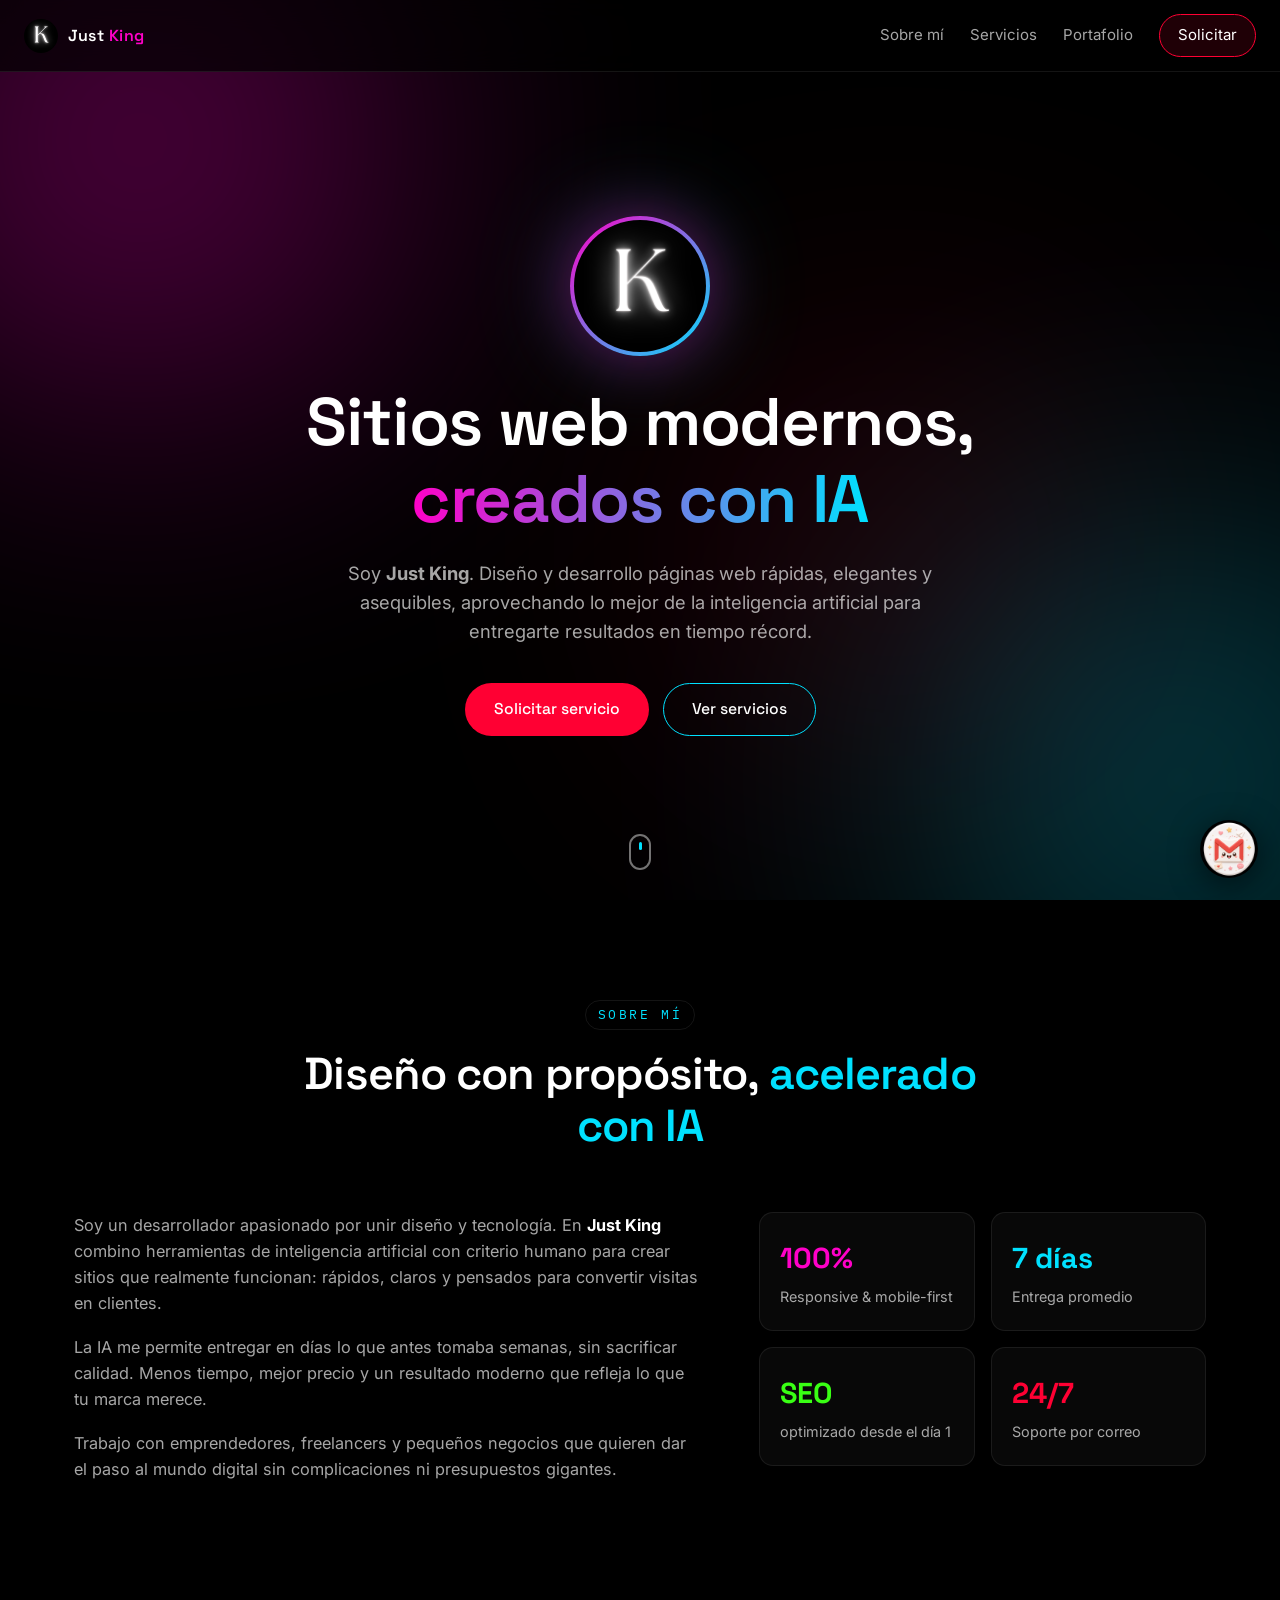
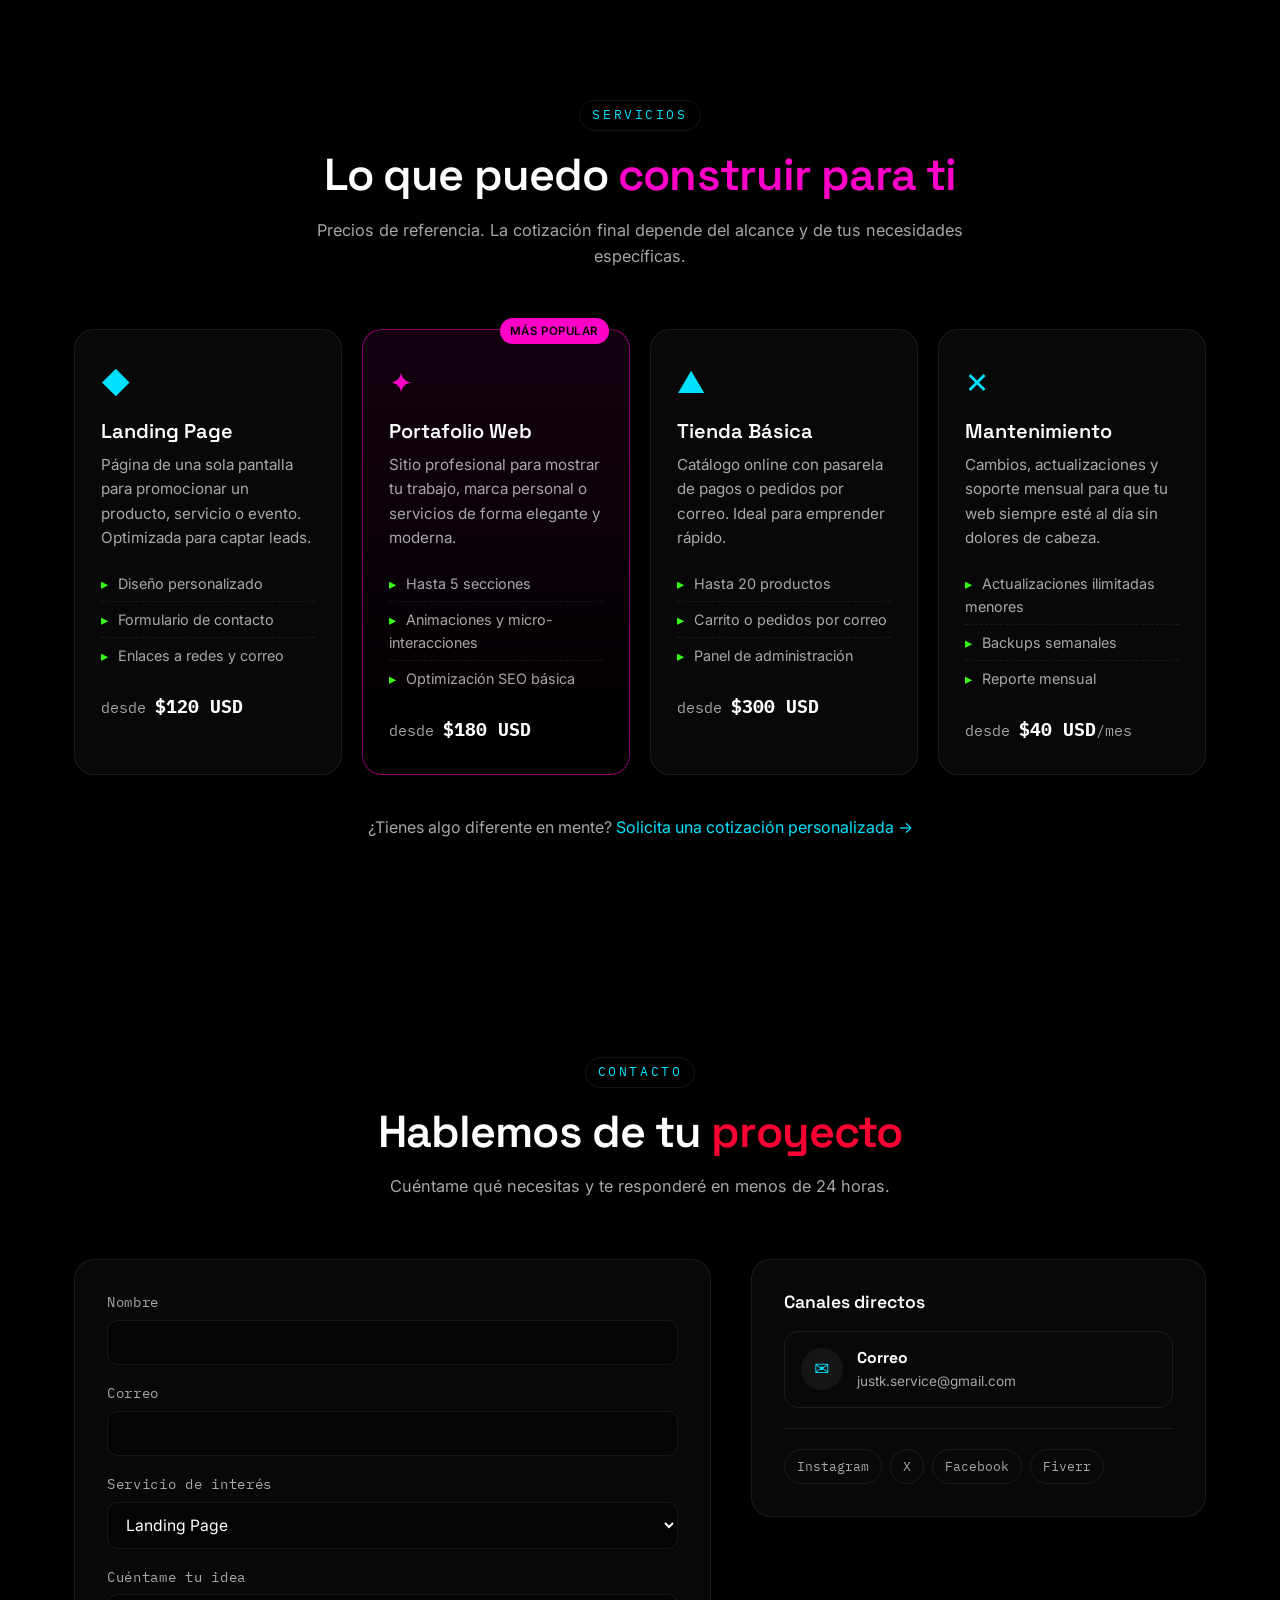
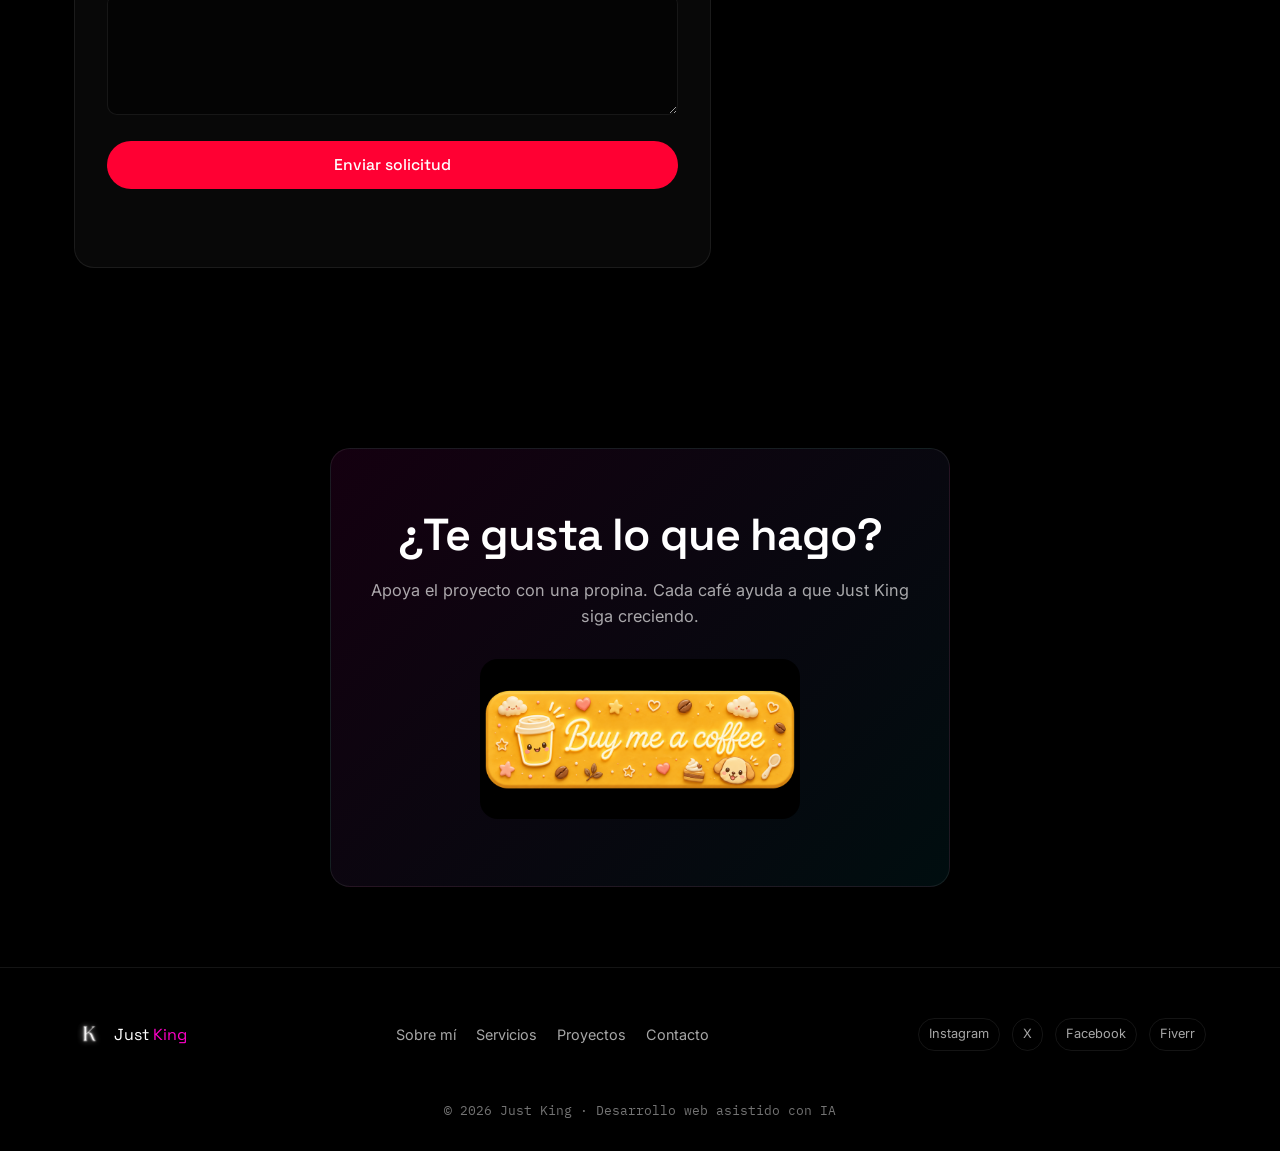
==== index.html @ 312f8e02 "Botón flotante Gmail + botón morph Buy me a coffee / Give me a kidney" ====
<!DOCTYPE html>
<html lang="es">
<head>
  <meta charset="UTF-8" />
  <meta name="viewport" content="width=device-width, initial-scale=1.0" />
  <title>Just King — Sitios web modernos, creados con IA</title>
  <meta name="description" content="Just King: desarrollo de páginas web asistido por inteligencia artificial. Landings, portafolios y tiendas modernas, rápidas y económicas." />
  <meta name="theme-color" content="#000000" />

  <!-- Open Graph -->
  <meta property="og:title" content="Just King — Sitios web modernos, creados con IA" />
  <meta property="og:description" content="Desarrollo de páginas web asistido por IA. Landings, portafolios y tiendas rápidas y económicas." />
  <meta property="og:type" content="website" />
  <meta property="og:image" content="assets/logo.png" />

  <!-- Favicon -->
  <link rel="icon" type="image/png" href="assets/logo.png" />

  <!-- Fonts -->
  <link rel="preconnect" href="https://fonts.googleapis.com" />
  <link rel="preconnect" href="https://fonts.gstatic.com" crossorigin />
  <link href="https://fonts.googleapis.com/css2?family=Space+Grotesk:wght@400;500;600;700&family=Inter:wght@300;400;500;600&family=IBM+Plex+Mono:wght@400;500&display=swap" rel="stylesheet" />

  <!-- AOS Animations -->
  <link rel="stylesheet" href="https://unpkg.com/aos@2.3.4/dist/aos.css" />

  <link rel="stylesheet" href="css/style.css" />
</head>
<body>

  <!-- Fondo decorativo con gradientes neón -->
  <div class="bg-glow" aria-hidden="true">
    <div class="glow glow-pink"></div>
    <div class="glow glow-cyan"></div>
    <div class="glow glow-red"></div>
  </div>

  <!-- Navbar -->
  <header class="nav">
    <a href="#hero" class="nav__brand" aria-label="Just King - inicio">
      <img src="assets/logo.png" alt="Logo Just King" class="nav__logo" />
      <span class="nav__name">Just <span class="accent-pink">King</span></span>
    </a>

    <button class="nav__toggle" aria-label="Abrir menú" aria-expanded="false">
      <span></span><span></span><span></span>
    </button>

    <nav class="nav__menu" aria-label="Navegación principal">
      <a href="#about">Sobre mí</a>
      <a href="#services">Servicios</a>
      <a href="portafolio/index.html">Portafolio</a>
      <a href="#contact" class="nav__cta">Solicitar</a>
    </nav>
  </header>

  <!-- HERO -->
  <section id="hero" class="hero">
    <div class="hero__inner">
      <div class="hero__logo-wrap" data-aos="zoom-in">
        <img src="assets/logo.png" alt="Just King" class="hero__logo" />
      </div>

      <h1 class="hero__title" data-aos="fade-up" data-aos-delay="100">
        Sitios web modernos,<br />
        <span class="gradient-text">creados con IA</span>
      </h1>

      <p class="hero__subtitle" data-aos="fade-up" data-aos-delay="200">
        Soy <strong>Just King</strong>. Diseño y desarrollo páginas web rápidas, elegantes y asequibles,
        aprovechando lo mejor de la inteligencia artificial para entregarte resultados en tiempo récord.
      </p>

      <div class="hero__ctas" data-aos="fade-up" data-aos-delay="300">
        <a href="#contact" class="btn btn--primary">Solicitar servicio</a>
        <a href="#services" class="btn btn--ghost">Ver servicios</a>
      </div>

      <div class="hero__scroll" aria-hidden="true">
        <span></span>
      </div>
    </div>
  </section>

  <!-- SOBRE MÍ -->
  <section id="about" class="section">
    <div class="container about">
      <div class="section-head" data-aos="fade-up">
        <span class="eyebrow">Sobre mí</span>
        <h2 class="section-title">Diseño con propósito, <span class="accent-cyan">acelerado con IA</span></h2>
      </div>

      <div class="about__grid">
        <div class="about__text" data-aos="fade-up" data-aos-delay="100">
          <p>
            Soy un desarrollador apasionado por unir diseño y tecnología. En <strong>Just King</strong>
            combino herramientas de inteligencia artificial con criterio humano para crear sitios que
            realmente funcionan: rápidos, claros y pensados para convertir visitas en clientes.
          </p>
          <p>
            La IA me permite entregar en días lo que antes tomaba semanas, sin sacrificar calidad.
            Menos tiempo, mejor precio y un resultado moderno que refleja lo que tu marca merece.
          </p>
          <p>
            Trabajo con emprendedores, freelancers y pequeños negocios que quieren dar el paso al mundo
            digital sin complicaciones ni presupuestos gigantes.
          </p>
        </div>

        <ul class="about__stats" data-aos="fade-up" data-aos-delay="200">
          <li>
            <span class="stat__num accent-pink">100%</span>
            <span class="stat__label">Responsive & mobile-first</span>
          </li>
          <li>
            <span class="stat__num accent-cyan">7 días</span>
            <span class="stat__label">Entrega promedio</span>
          </li>
          <li>
            <span class="stat__num accent-green">SEO</span>
            <span class="stat__label">optimizado desde el día 1</span>
          </li>
          <li>
            <span class="stat__num accent-red">24/7</span>
            <span class="stat__label">Soporte por correo</span>
          </li>
        </ul>
      </div>
    </div>
  </section>

  <!-- SERVICIOS -->
  <section id="services" class="section">
    <div class="container">
      <div class="section-head" data-aos="fade-up">
        <span class="eyebrow">Servicios</span>
        <h2 class="section-title">Lo que puedo <span class="accent-pink">construir para ti</span></h2>
        <p class="section-sub">Precios de referencia. La cotización final depende del alcance y de tus necesidades específicas.</p>
      </div>

      <div class="services__grid">
        <article class="service-card" data-aos="fade-up" data-aos-delay="0">
          <div class="service-card__icon" aria-hidden="true">◆</div>
          <h3>Landing Page</h3>
          <p>Página de una sola pantalla para promocionar un producto, servicio o evento. Optimizada para captar leads.</p>
          <ul>
            <li>Diseño personalizado</li>
            <li>Formulario de contacto</li>
            <li>Enlaces a redes y correo</li>
          </ul>
          <span class="service-card__price">desde <strong>$120 USD</strong></span>
        </article>

        <article class="service-card featured" data-aos="fade-up" data-aos-delay="100">
          <div class="service-card__badge">Más popular</div>
          <div class="service-card__icon" aria-hidden="true">✦</div>
          <h3>Portafolio Web</h3>
          <p>Sitio profesional para mostrar tu trabajo, marca personal o servicios de forma elegante y moderna.</p>
          <ul>
            <li>Hasta 5 secciones</li>
            <li>Animaciones y micro-interacciones</li>
            <li>Optimización SEO básica</li>
          </ul>
          <span class="service-card__price">desde <strong>$180 USD</strong></span>
        </article>

        <article class="service-card" data-aos="fade-up" data-aos-delay="200">
          <div class="service-card__icon" aria-hidden="true">▲</div>
          <h3>Tienda Básica</h3>
          <p>Catálogo online con pasarela de pagos o pedidos por correo. Ideal para emprender rápido.</p>
          <ul>
            <li>Hasta 20 productos</li>
            <li>Carrito o pedidos por correo</li>
            <li>Panel de administración</li>
          </ul>
          <span class="service-card__price">desde <strong>$300 USD</strong></span>
        </article>

        <article class="service-card" data-aos="fade-up" data-aos-delay="300">
          <div class="service-card__icon" aria-hidden="true">✕</div>
          <h3>Mantenimiento</h3>
          <p>Cambios, actualizaciones y soporte mensual para que tu web siempre esté al día sin dolores de cabeza.</p>
          <ul>
            <li>Actualizaciones ilimitadas menores</li>
            <li>Backups semanales</li>
            <li>Reporte mensual</li>
          </ul>
          <span class="service-card__price">desde <strong>$40 USD</strong>/mes</span>
        </article>
      </div>

      <div class="services__note" data-aos="fade-up">
        <p>¿Tienes algo diferente en mente? <a href="#contact" class="link-cyan">Solicita una cotización personalizada →</a></p>
      </div>
    </div>
  </section>

  <!-- CONTACTO -->
  <section id="contact" class="section">
    <div class="container contact">
      <div class="section-head" data-aos="fade-up">
        <span class="eyebrow">Contacto</span>
        <h2 class="section-title">Hablemos de tu <span class="accent-red">proyecto</span></h2>
        <p class="section-sub">Cuéntame qué necesitas y te responderé en menos de 24 horas.</p>
      </div>

      <div class="contact__grid">
        <!-- Formulario -->
        <form
          class="contact__form"
          data-aos="fade-up"
          action="https://formspree.io/f/mykrawwd"
          method="POST"
        >
          <div class="field">
            <label for="name">Nombre</label>
            <input type="text" id="name" name="name" required autocomplete="name" />
          </div>

          <div class="field">
            <label for="email">Correo</label>
            <input type="email" id="email" name="email" required autocomplete="email" />
          </div>

          <div class="field">
            <label for="service">Servicio de interés</label>
            <select id="service" name="service">
              <option value="Landing Page">Landing Page</option>
              <option value="Portafolio Web">Portafolio Web</option>
              <option value="Tienda Básica">Tienda Básica</option>
              <option value="Mantenimiento">Mantenimiento</option>
              <option value="Otro">Otro / Cotización personalizada</option>
            </select>
          </div>

          <div class="field">
            <label for="message">Cuéntame tu idea</label>
            <textarea id="message" name="message" rows="5" required></textarea>
          </div>

          <input type="text" name="_gotcha" style="display:none" tabindex="-1" autocomplete="off" />

          <button type="submit" class="btn btn--primary btn--block">Enviar solicitud</button>

          <p class="form-status" role="status" aria-live="polite"></p>
        </form>

        <!-- Canales directos -->
        <aside class="contact__side" data-aos="fade-up" data-aos-delay="100">
          <h3>Canales directos</h3>

          <a class="channel" href="mailto:justk.service@gmail.com">
            <span class="channel__icon" aria-hidden="true">✉</span>
            <span>
              <strong>Correo</strong>
              <small>justk.service@gmail.com</small>
            </span>
          </a>

          <div class="channel__socials">
            <a href="https://www.instagram.com/justkin_g/" target="_blank" rel="noopener" aria-label="Instagram">Instagram</a>
            <a href="https://x.com/JustKing_g" target="_blank" rel="noopener" aria-label="X (Twitter)">X</a>
            <a href="https://www.facebook.com/imjustking" target="_blank" rel="noopener" aria-label="Facebook">Facebook</a>
            <a href="https://es.fiverr.com/sellers/sou_rey/" target="_blank" rel="noopener" aria-label="Fiverr">Fiverr</a>
          </div>
        </aside>
      </div>
    </div>
  </section>

  <!-- APÓYAME -->
  <section id="support" class="section section--support">
    <div class="container support" data-aos="zoom-in">
      <h2 class="section-title">¿Te gusta lo que hago?</h2>
      <p class="section-sub">Apoya el proyecto con una propina. Cada café ayuda a que Just King siga creciendo.</p>

      <!-- Botón Buy Me a Coffee (morph a "Give me a kidney" en hover) -->
      <a
        class="btn-morph"
        href="https://ko-fi.com/just_king"
        target="_blank"
        rel="noopener"
        aria-label="Apóyame con un café en Ko-fi"
      >
        <img class="btn-morph__img btn-morph__img--a" src="assets/buy-me-a-coffee.png" alt="Buy me a coffee" />
        <img class="btn-morph__img btn-morph__img--b" src="assets/give-me-a-kidney.png" alt="Give me a kidney" />
      </a>
    </div>
  </section>

  <!-- FOOTER -->
  <footer class="footer">
    <div class="container footer__inner">
      <div class="footer__brand">
        <img src="assets/logo.png" alt="Just King" />
        <span>Just <span class="accent-pink">King</span></span>
      </div>

      <nav class="footer__nav" aria-label="Enlaces del pie">
        <a href="#about">Sobre mí</a>
        <a href="#services">Servicios</a>
        <a href="#portfolio">Proyectos</a>
        <a href="#contact">Contacto</a>
      </nav>

      <div class="footer__socials">
        <a href="https://www.instagram.com/justkin_g/" target="_blank" rel="noopener">Instagram</a>
        <a href="https://x.com/JustKing_g" target="_blank" rel="noopener">X</a>
        <a href="https://www.facebook.com/imjustking" target="_blank" rel="noopener">Facebook</a>
        <a href="https://es.fiverr.com/sellers/sou_rey/" target="_blank" rel="noopener">Fiverr</a>
      </div>

      <p class="footer__copy">© <span id="year"></span> Just King · Desarrollo web asistido con IA</p>
    </div>
  </footer>

  <!-- Botón flotante Gmail -->
  <a
    class="gmail-float"
    href="https://mail.google.com/mail/?view=cm&fs=1&to=justk.service@gmail.com&su=Cotizaci%C3%B3n%20Just%20King"
    target="_blank"
    rel="noopener"
    aria-label="Escríbeme por Gmail"
  >
    <img src="assets/gmail-button.png" alt="" />
  </a>

  <!-- AOS -->
  <script src="https://unpkg.com/aos@2.3.4/dist/aos.js"></script>
  <script src="js/main.js"></script>
</body>
</html>
---- css/style.css ----
/* =========================================================
   Just King — Portafolio
   Paleta:
     Negro   #000000  (fondo)
     Blanco  #FFFFFF  (texto)
     Rosa    #FF00C8  (acento decorativo / gradientes)
     Rojo    #FF0033  (CTA principal)
     Cyan    #00E1FF  (links, bordes interactivos)
     Verde   #39FF14  (éxito, badges)
   ========================================================= */

:root {
  --black: #000000;
  --white: #ffffff;
  --pink: #ff00c8;
  --red: #ff0033;
  --cyan: #00e1ff;
  --green: #39ff14;

  --bg: #000000;
  --text: #ffffff;
  --muted: rgba(255, 255, 255, 0.65);
  --dim: rgba(255, 255, 255, 0.45);
  --card: rgba(255, 255, 255, 0.03);
  --card-border: rgba(255, 255, 255, 0.08);
  --card-border-hover: rgba(255, 255, 255, 0.2);

  --radius: 14px;
  --radius-lg: 20px;

  --font-display: "Space Grotesk", system-ui, sans-serif;
  --font-body: "Inter", system-ui, sans-serif;
  --font-mono: "IBM Plex Mono", ui-monospace, monospace;

  --container: 1180px;
  --nav-h: 72px;
}

/* Reset */
*, *::before, *::after { box-sizing: border-box; }
html { scroll-behavior: smooth; }
body {
  margin: 0;
  background: var(--bg);
  color: var(--text);
  font-family: var(--font-body);
  font-weight: 400;
  line-height: 1.6;
  -webkit-font-smoothing: antialiased;
  overflow-x: hidden;
}
img { max-width: 100%; display: block; }
a { color: inherit; text-decoration: none; }
button { font-family: inherit; }

h1, h2, h3, h4 { font-family: var(--font-display); font-weight: 600; line-height: 1.15; margin: 0; }

/* Accents */
.accent-pink { color: var(--pink); }
.accent-red { color: var(--red); }
.accent-cyan { color: var(--cyan); }
.accent-green { color: var(--green); }
.link-cyan { color: var(--cyan); border-bottom: 1px dashed transparent; transition: border-color .2s; }
.link-cyan:hover { border-color: var(--cyan); }

.gradient-text {
  background: linear-gradient(90deg, var(--pink), var(--cyan));
  -webkit-background-clip: text;
  background-clip: text;
  color: transparent;
}

/* Fondo con glows */
.bg-glow {
  position: fixed;
  inset: 0;
  z-index: -1;
  overflow: hidden;
  pointer-events: none;
}
.glow {
  position: absolute;
  width: 520px;
  height: 520px;
  border-radius: 50%;
  filter: blur(140px);
  opacity: 0.35;
}
.glow-pink { background: var(--pink); top: -120px; left: -120px; }
.glow-cyan { background: var(--cyan); bottom: -140px; right: -160px; opacity: 0.28; }
.glow-red  { background: var(--red);  top: 40%; left: 55%; opacity: 0.18; width: 380px; height: 380px; }

/* Container */
.container { width: 100%; max-width: var(--container); margin: 0 auto; padding: 0 24px; }

/* =====================
   NAVBAR
   ===================== */
.nav {
  position: sticky;
  top: 0;
  z-index: 50;
  height: var(--nav-h);
  display: flex;
  align-items: center;
  justify-content: space-between;
  padding: 0 24px;
  background: rgba(0, 0, 0, 0.7);
  backdrop-filter: blur(14px);
  -webkit-backdrop-filter: blur(14px);
  border-bottom: 1px solid var(--card-border);
}
.nav__brand { display: flex; align-items: center; gap: 10px; }
.nav__logo { width: 34px; height: 34px; border-radius: 50%; object-fit: cover; }
.nav__name { font-family: var(--font-display); font-weight: 600; letter-spacing: 0.5px; }

.nav__menu { display: flex; align-items: center; gap: 26px; }
.nav__menu a {
  font-size: 0.94rem;
  color: var(--muted);
  transition: color .2s;
  position: relative;
}
.nav__menu a:hover { color: var(--cyan); }
.nav__menu a::after {
  content: "";
  position: absolute;
  left: 0; bottom: -6px;
  width: 0; height: 1px;
  background: var(--cyan);
  transition: width .25s;
}
.nav__menu a:hover::after { width: 100%; }

.nav__cta {
  padding: 8px 18px;
  border: 1px solid var(--red);
  border-radius: 999px;
  color: var(--white) !important;
  background: rgba(255, 0, 51, 0.12);
  transition: background .2s, transform .2s;
}
.nav__cta:hover { background: var(--red); transform: translateY(-1px); }
.nav__cta::after { display: none; }

.nav__toggle {
  display: none;
  background: none;
  border: 0;
  width: 40px; height: 40px;
  cursor: pointer;
  flex-direction: column;
  gap: 5px;
  justify-content: center;
  align-items: center;
}
.nav__toggle span {
  display: block;
  width: 22px;
  height: 2px;
  background: var(--white);
  transition: transform .25s, opacity .25s;
}

/* =====================
   HERO
   ===================== */
.hero {
  min-height: calc(100vh - var(--nav-h));
  display: flex;
  align-items: center;
  justify-content: center;
  padding: 60px 24px 80px;
  position: relative;
}
.hero__inner { text-align: center; max-width: 820px; }

.hero__logo-wrap {
  width: 140px;
  height: 140px;
  margin: 0 auto 28px;
  border-radius: 50%;
  padding: 4px;
  background: linear-gradient(135deg, var(--pink), var(--cyan));
  box-shadow: 0 0 60px rgba(255, 0, 200, 0.35), 0 0 100px rgba(0, 225, 255, 0.25);
  animation: float 6s ease-in-out infinite;
}
.hero__logo {
  width: 100%; height: 100%;
  border-radius: 50%;
  object-fit: cover;
  background: var(--black);
}
@keyframes float {
  0%, 100% { transform: translateY(0); }
  50% { transform: translateY(-8px); }
}

.hero__title {
  font-size: clamp(2.4rem, 6vw, 4.2rem);
  letter-spacing: -0.02em;
  margin-bottom: 20px;
}
.hero__subtitle {
  font-size: clamp(1rem, 1.5vw, 1.15rem);
  color: var(--muted);
  max-width: 600px;
  margin: 0 auto 36px;
}
.hero__ctas { display: flex; gap: 14px; justify-content: center; flex-wrap: wrap; }

.hero__scroll {
  position: absolute;
  bottom: 30px;
  left: 50%;
  transform: translateX(-50%);
  width: 22px; height: 36px;
  border: 2px solid var(--dim);
  border-radius: 12px;
}
.hero__scroll span {
  display: block;
  width: 3px; height: 8px;
  background: var(--cyan);
  border-radius: 2px;
  margin: 6px auto 0;
  animation: scrollDot 1.8s ease-in-out infinite;
}
@keyframes scrollDot {
  0% { transform: translateY(0); opacity: 1; }
  100% { transform: translateY(14px); opacity: 0; }
}

/* =====================
   BOTONES
   ===================== */
.btn {
  display: inline-block;
  padding: 13px 28px;
  border-radius: 999px;
  font-family: var(--font-display);
  font-weight: 500;
  font-size: 0.98rem;
  cursor: pointer;
  border: 1px solid transparent;
  transition: transform .2s, box-shadow .2s, background .2s, color .2s;
}
.btn--primary {
  background: var(--red);
  color: var(--white);
  box-shadow: 0 0 0 rgba(255, 0, 51, 0);
}
.btn--primary:hover {
  transform: translateY(-2px);
  box-shadow: 0 8px 30px rgba(255, 0, 51, 0.45);
}
.btn--ghost {
  background: transparent;
  color: var(--white);
  border-color: var(--cyan);
}
.btn--ghost:hover {
  background: rgba(0, 225, 255, 0.1);
  transform: translateY(-2px);
}
.btn--block { width: 100%; }

/* Botón "Buy me a coffee" con morph a "Give me a kidney" en hover */
.btn-morph {
  position: relative;
  display: inline-block;
  width: 320px;
  max-width: 88vw;
  aspect-ratio: 900 / 450;
  border-radius: 18px;
  overflow: hidden;
  transition: transform .3s ease, box-shadow .3s ease;
}
.btn-morph:hover,
.btn-morph:focus-visible {
  transform: translateY(-2px);
  box-shadow: 0 10px 34px rgba(255, 190, 60, 0.35);
}
.btn-morph__img {
  position: absolute;
  inset: 0;
  width: 100%;
  height: 100%;
  object-fit: cover;
  transition: opacity .55s ease, transform .55s ease, filter .55s ease;
}
.btn-morph__img--a {
  opacity: 1;
  transform: scale(1);
  filter: blur(0);
}
.btn-morph__img--b {
  opacity: 0;
  transform: scale(1.12);
  filter: blur(10px);
}
.btn-morph:hover .btn-morph__img--a,
.btn-morph:focus-visible .btn-morph__img--a {
  opacity: 0;
  transform: scale(1.12);
  filter: blur(10px);
}
.btn-morph:hover .btn-morph__img--b,
.btn-morph:focus-visible .btn-morph__img--b {
  opacity: 1;
  transform: scale(1);
  filter: blur(0);
}

/* =====================
   SECCIONES
   ===================== */
.section {
  padding: 100px 0;
  position: relative;
}
.section-head { text-align: center; max-width: 720px; margin: 0 auto 60px; }
.eyebrow {
  display: inline-block;
  font-family: var(--font-mono);
  font-size: 0.8rem;
  letter-spacing: 0.2em;
  text-transform: uppercase;
  color: var(--cyan);
  border: 1px solid var(--card-border);
  padding: 4px 12px;
  border-radius: 999px;
  margin-bottom: 18px;
}
.section-title {
  font-size: clamp(1.8rem, 4vw, 2.8rem);
  letter-spacing: -0.02em;
  margin-bottom: 14px;
}
.section-sub { color: var(--muted); font-size: 1.02rem; }

/* =====================
   SOBRE MÍ
   ===================== */
.about__grid {
  display: grid;
  grid-template-columns: 1.4fr 1fr;
  gap: 60px;
  align-items: start;
}
.about__text p { color: var(--muted); margin: 0 0 18px; font-size: 1.02rem; }
.about__text strong { color: var(--white); }

.about__stats {
  list-style: none;
  padding: 0; margin: 0;
  display: grid;
  grid-template-columns: 1fr 1fr;
  gap: 16px;
}
.about__stats li {
  background: var(--card);
  border: 1px solid var(--card-border);
  border-radius: var(--radius);
  padding: 22px 20px;
  transition: border-color .25s, transform .25s;
}
.about__stats li:hover { border-color: var(--card-border-hover); transform: translateY(-3px); }
.stat__num { display: block; font-family: var(--font-display); font-size: 1.8rem; font-weight: 700; }
.stat__label { display: block; font-size: 0.9rem; color: var(--muted); margin-top: 4px; }

/* =====================
   SERVICIOS
   ===================== */
.services__grid {
  display: grid;
  grid-template-columns: repeat(auto-fit, minmax(240px, 1fr));
  gap: 20px;
}
.service-card {
  position: relative;
  background: var(--card);
  border: 1px solid var(--card-border);
  border-radius: var(--radius-lg);
  padding: 30px 26px;
  transition: transform .3s, border-color .3s, box-shadow .3s;
}
.service-card:hover {
  transform: translateY(-6px);
  border-color: var(--cyan);
  box-shadow: 0 12px 40px rgba(0, 225, 255, 0.12);
}
.service-card.featured {
  border-color: rgba(255, 0, 200, 0.5);
  background: linear-gradient(180deg, rgba(255, 0, 200, 0.07), rgba(0, 0, 0, 0));
}
.service-card__badge {
  position: absolute;
  top: -12px; right: 20px;
  background: var(--pink);
  color: var(--black);
  font-size: 0.72rem;
  font-weight: 600;
  padding: 4px 10px;
  border-radius: 999px;
  letter-spacing: 0.05em;
  text-transform: uppercase;
}
.service-card__icon {
  font-size: 1.8rem;
  color: var(--cyan);
  margin-bottom: 14px;
}
.service-card.featured .service-card__icon { color: var(--pink); }
.service-card h3 { font-size: 1.25rem; margin-bottom: 10px; }
.service-card p { color: var(--muted); font-size: 0.95rem; margin: 0 0 16px; }
.service-card ul {
  list-style: none;
  padding: 0; margin: 0 0 20px;
  font-size: 0.9rem;
  color: var(--muted);
}
.service-card ul li {
  padding: 6px 0;
  border-bottom: 1px dashed var(--card-border);
}
.service-card ul li:last-child { border-bottom: 0; }
.service-card ul li::before {
  content: "▸ ";
  color: var(--green);
  margin-right: 6px;
}
.service-card__price {
  display: block;
  font-family: var(--font-mono);
  font-size: 0.95rem;
  color: var(--muted);
}
.service-card__price strong { color: var(--white); font-size: 1.1rem; }

.services__note { text-align: center; margin-top: 40px; color: var(--muted); }

/* =====================
   PORTAFOLIO — sección destacada
   ===================== */
.section--portfolio { position: relative; }

/* Proyecto destacado (card grande, tipo hero card) */
.pf-featured {
  display: block;
  position: relative;
  background: linear-gradient(135deg, rgba(255, 0, 200, 0.06), rgba(0, 225, 255, 0.04));
  border: 1px solid var(--card-border);
  border-radius: 28px;
  padding: 32px 36px 36px;
  margin-bottom: 40px;
  overflow: hidden;
  transition: transform .35s cubic-bezier(.2,.7,.3,1),
              border-color .35s,
              box-shadow .35s;
  isolation: isolate;
}
.pf-featured::before {
  content: "";
  position: absolute;
  inset: -1px;
  border-radius: 28px;
  padding: 1px;
  background: linear-gradient(135deg, var(--pink), transparent 40%, var(--cyan) 100%);
  -webkit-mask: linear-gradient(#000 0 0) content-box, linear-gradient(#000 0 0);
  mask: linear-gradient(#000 0 0) content-box, linear-gradient(#000 0 0);
  -webkit-mask-composite: xor;
  mask-composite: exclude;
  opacity: 0;
  transition: opacity .4s;
  pointer-events: none;
  z-index: 1;
}
.pf-featured:hover { transform: translateY(-4px); box-shadow: 0 20px 60px rgba(255, 0, 200, 0.12); }
.pf-featured:hover::before { opacity: 1; }

.pf-featured__meta {
  display: flex;
  align-items: center;
  justify-content: space-between;
  margin-bottom: 24px;
  font-family: var(--font-mono);
  font-size: 0.78rem;
  letter-spacing: 0.15em;
  text-transform: uppercase;
}
.pf-index { color: var(--muted); }
.pf-tag {
  color: var(--muted);
  padding: 4px 10px;
  border: 1px solid var(--card-border);
  border-radius: 999px;
}
.pf-tag--live {
  color: var(--green);
  border-color: rgba(57, 255, 20, 0.35);
  background: rgba(57, 255, 20, 0.06);
  animation: liveBlink 2.4s ease-in-out infinite;
}
@keyframes liveBlink {
  0%, 100% { opacity: 1; }
  50%      { opacity: 0.65; }
}

.pf-featured__body {
  display: grid;
  grid-template-columns: 1fr 1.05fr;
  gap: 40px;
  align-items: center;
}
.pf-category {
  display: inline-block;
  font-family: var(--font-mono);
  font-size: 0.78rem;
  color: var(--cyan);
  letter-spacing: 0.08em;
  margin-bottom: 14px;
}
.pf-featured__title {
  font-family: var(--font-display);
  font-size: clamp(1.9rem, 4vw, 2.8rem);
  font-weight: 600;
  letter-spacing: -0.02em;
  margin: 0 0 16px;
  line-height: 1.05;
}
.pf-amp { color: var(--pink); font-style: italic; font-weight: 400; }
.pf-featured__text p {
  color: var(--muted);
  font-size: 1rem;
  margin: 0 0 20px;
  max-width: 460px;
}
.pf-featured__stack {
  list-style: none;
  padding: 0;
  margin: 0 0 26px;
  display: flex;
  flex-wrap: wrap;
  gap: 8px;
}
.pf-featured__stack li {
  font-family: var(--font-mono);
  font-size: 0.75rem;
  color: var(--muted);
  padding: 5px 10px;
  border: 1px solid var(--card-border);
  border-radius: 6px;
  background: rgba(255, 255, 255, 0.02);
}
.pf-cta {
  display: inline-flex;
  align-items: center;
  gap: 10px;
  color: var(--white);
  font-family: var(--font-display);
  font-weight: 500;
  font-size: 1rem;
  padding-bottom: 4px;
  border-bottom: 1px solid var(--cyan);
  transition: gap .3s, color .3s;
}
.pf-featured:hover .pf-cta { gap: 16px; color: var(--cyan); }
.pf-cta__arrow { transition: transform .3s; }
.pf-featured:hover .pf-cta__arrow { transform: translateX(4px); }

/* Preview mockup (browser en miniatura, en blanco, imita la landing real) */
.pf-preview {
  background: #0a0a0a;
  border: 1px solid rgba(255, 255, 255, 0.1);
  border-radius: 12px;
  overflow: hidden;
  box-shadow:
    0 25px 60px rgba(0, 0, 0, 0.6),
    0 0 0 1px rgba(255, 255, 255, 0.03),
    0 -6px 30px rgba(255, 0, 200, 0.06);
  transform: perspective(1400px) rotateY(-6deg) rotateX(3deg);
  transition: transform .5s cubic-bezier(.2,.7,.3,1);
}
.pf-featured:hover .pf-preview {
  transform: perspective(1400px) rotateY(-2deg) rotateX(1deg) translateY(-6px);
}

.pf-preview__bar {
  display: flex;
  align-items: center;
  gap: 6px;
  padding: 10px 14px;
  background: #141414;
  border-bottom: 1px solid rgba(255, 255, 255, 0.05);
}
.pf-preview__bar > span {
  width: 10px; height: 10px;
  border-radius: 50%;
  background: rgba(255, 255, 255, 0.15);
}
.pf-preview__url {
  flex: 1;
  margin-left: 12px;
  padding: 4px 10px;
  background: rgba(255, 255, 255, 0.05);
  border-radius: 5px;
  font-family: var(--font-mono);
  font-size: 0.7rem;
  color: var(--dim);
  text-align: center;
}

/* Escena interior del preview — imita el hero blanco/negro con dorado */
.pf-preview__screen {
  background: #fff;
  color: #000;
  padding: 38px 24px 32px;
  text-align: center;
  min-height: 260px;
  display: flex;
  flex-direction: column;
  align-items: center;
  justify-content: center;
  gap: 8px;
}
.pf-preview__brand {
  font-family: "Playfair Display", serif;
  font-size: 1.5rem;
  font-weight: 500;
  color: #000;
}
.pf-preview__amp { color: #ffc72c; font-style: italic; }
.pf-preview__tagline {
  font-family: "Playfair Display", serif;
  font-style: italic;
  font-size: 0.82rem;
  color: #555;
  margin-bottom: 10px;
}
.pf-preview__stat {
  font-family: "Playfair Display", serif;
  font-size: 1.7rem;
  font-weight: 600;
  color: #000;
  margin-top: 4px;
}
.pf-preview__gold { color: #ffc72c; }
.pf-preview__label {
  font-size: 0.62rem;
  letter-spacing: 0.2em;
  text-transform: uppercase;
  color: #888;
  margin-bottom: 14px;
}
.pf-preview__btn {
  display: inline-block;
  border: 1px solid #000;
  color: #000;
  font-size: 0.68rem;
  letter-spacing: 0.15em;
  text-transform: uppercase;
  padding: 8px 20px;
  margin-top: 6px;
}

/* Grid de próximos proyectos */
.pf-grid {
  display: grid;
  grid-template-columns: repeat(auto-fit, minmax(260px, 1fr));
  gap: 20px;
}
.pf-card {
  position: relative;
  background: var(--card);
  border: 1px solid var(--card-border);
  border-radius: var(--radius-lg);
  padding: 28px 26px 26px;
  overflow: hidden;
  transition: transform .3s, border-color .3s;
  isolation: isolate;
}
.pf-card:hover { transform: translateY(-4px); border-color: var(--card-border-hover); }
.pf-card__index {
  display: block;
  font-family: var(--font-mono);
  font-size: 0.78rem;
  color: var(--dim);
  margin-bottom: 18px;
  letter-spacing: 0.1em;
}
.pf-card h3 {
  font-family: var(--font-display);
  font-size: 1.25rem;
  margin: 0 0 8px;
  color: var(--white);
}
.pf-card p {
  color: var(--muted);
  font-size: 0.92rem;
  margin: 0 0 20px;
}
.pf-card .pf-tag { font-size: 0.7rem; }
.pf-card__glow {
  position: absolute;
  right: -60px; top: -60px;
  width: 180px; height: 180px;
  border-radius: 50%;
  filter: blur(60px);
  opacity: 0.35;
  z-index: -1;
  transition: opacity .35s, transform .5s;
}
.pf-card__glow--pink { background: var(--pink); }
.pf-card__glow--cyan { background: var(--cyan); }
.pf-card__glow--green { background: var(--green); }
.pf-card:hover .pf-card__glow { opacity: 0.55; transform: scale(1.15); }

/* Responsive del portafolio */
@media (max-width: 860px) {
  .pf-featured { padding: 24px 22px 26px; }
  .pf-featured__body { grid-template-columns: 1fr; gap: 30px; }
  .pf-preview { transform: none; }
  .pf-featured:hover .pf-preview { transform: translateY(-4px); }
}

/* =====================
   CONTACTO
   ===================== */
.contact__grid {
  display: grid;
  grid-template-columns: 1.4fr 1fr;
  gap: 40px;
  align-items: start;
}
.contact__form {
  background: var(--card);
  border: 1px solid var(--card-border);
  border-radius: var(--radius-lg);
  padding: 32px;
}
.field { margin-bottom: 18px; }
.field label {
  display: block;
  font-size: 0.85rem;
  color: var(--muted);
  margin-bottom: 6px;
  font-family: var(--font-mono);
  letter-spacing: 0.05em;
}
.field input,
.field select,
.field textarea {
  width: 100%;
  background: rgba(0, 0, 0, 0.5);
  border: 1px solid var(--card-border);
  color: var(--white);
  padding: 12px 14px;
  border-radius: 10px;
  font-family: inherit;
  font-size: 0.98rem;
  transition: border-color .2s, box-shadow .2s;
}
.field input:focus,
.field select:focus,
.field textarea:focus {
  outline: 0;
  border-color: var(--cyan);
  box-shadow: 0 0 0 3px rgba(0, 225, 255, 0.15);
}
.field textarea { resize: vertical; min-height: 120px; }

.form-status { margin-top: 14px; font-size: 0.9rem; min-height: 1.2em; text-align: center; }
.form-status.success { color: var(--green); }
.form-status.error { color: var(--red); }

.contact__side {
  background: var(--card);
  border: 1px solid var(--card-border);
  border-radius: var(--radius-lg);
  padding: 32px;
}
.contact__side h3 { font-size: 1.1rem; margin-bottom: 18px; }
.channel {
  display: flex;
  align-items: center;
  gap: 14px;
  padding: 14px 16px;
  border-radius: var(--radius);
  border: 1px solid var(--card-border);
  margin-bottom: 10px;
  transition: border-color .2s, background .2s, transform .2s;
}
.channel:hover {
  border-color: var(--cyan);
  background: rgba(0, 225, 255, 0.06);
  transform: translateX(3px);
}
.channel__icon {
  width: 42px; height: 42px;
  border-radius: 50%;
  background: rgba(255, 255, 255, 0.05);
  display: flex; align-items: center; justify-content: center;
  font-size: 1.15rem;
  color: var(--cyan);
}
.channel strong { display: block; font-family: var(--font-display); font-size: 0.98rem; }
.channel small { display: block; color: var(--muted); font-size: 0.85rem; }

.channel__socials {
  display: flex;
  flex-wrap: wrap;
  gap: 8px;
  margin-top: 20px;
  padding-top: 20px;
  border-top: 1px solid var(--card-border);
}
.channel__socials a {
  font-size: 0.82rem;
  font-family: var(--font-mono);
  padding: 6px 12px;
  border: 1px solid var(--card-border);
  border-radius: 999px;
  color: var(--muted);
  transition: color .2s, border-color .2s;
}
.channel__socials a:hover { color: var(--pink); border-color: var(--pink); }

/* =====================
   APÓYAME
   ===================== */
.section--support { padding: 80px 0; }
.support {
  text-align: center;
  max-width: 620px;
  background: linear-gradient(135deg, rgba(255, 0, 200, 0.08), rgba(0, 225, 255, 0.06));
  border: 1px solid var(--card-border);
  border-radius: var(--radius-lg);
  padding: 60px 30px;
}
.support .section-title { margin-bottom: 12px; }
.support .section-sub { margin-bottom: 30px; }

/* =====================
   FOOTER
   ===================== */
.footer {
  border-top: 1px solid var(--card-border);
  padding: 50px 0 30px;
  background: rgba(0, 0, 0, 0.6);
}
.footer__inner {
  display: grid;
  grid-template-columns: auto 1fr auto;
  gap: 30px;
  align-items: center;
}
.footer__brand { display: flex; align-items: center; gap: 10px; font-family: var(--font-display); }
.footer__brand img { width: 30px; height: 30px; border-radius: 50%; }
.footer__nav { display: flex; gap: 20px; justify-content: center; flex-wrap: wrap; }
.footer__nav a { font-size: 0.9rem; color: var(--muted); transition: color .2s; }
.footer__nav a:hover { color: var(--cyan); }
.footer__socials { display: flex; gap: 12px; flex-wrap: wrap; }
.footer__socials a {
  font-size: 0.8rem;
  color: var(--muted);
  border: 1px solid var(--card-border);
  padding: 5px 10px;
  border-radius: 999px;
  transition: color .2s, border-color .2s;
}
.footer__socials a:hover { color: var(--pink); border-color: var(--pink); }
.footer__copy {
  grid-column: 1 / -1;
  text-align: center;
  color: var(--dim);
  font-size: 0.8rem;
  margin: 20px 0 0;
  font-family: var(--font-mono);
}

/* =====================
   Gmail flotante
   ===================== */
.gmail-float {
  position: fixed;
  right: 22px;
  bottom: 22px;
  width: 58px; height: 58px;
  border-radius: 50%;
  overflow: hidden;
  display: flex;
  align-items: center;
  justify-content: center;
  z-index: 40;
  box-shadow: 0 6px 30px rgba(0, 0, 0, 0.55);
  transition: transform .2s;
}
.gmail-float:hover { transform: scale(1.08); }
.gmail-float img {
  width: 100%;
  height: 100%;
  object-fit: cover;
}

/* =====================
   RESPONSIVE
   ===================== */
@media (max-width: 900px) {
  .about__grid, .contact__grid { grid-template-columns: 1fr; gap: 30px; }
  .footer__inner { grid-template-columns: 1fr; text-align: center; justify-items: center; }
}

@media (max-width: 720px) {
  .nav__toggle { display: flex; }
  .nav__menu {
    position: absolute;
    top: var(--nav-h);
    left: 0; right: 0;
    flex-direction: column;
    background: rgba(0, 0, 0, 0.96);
    backdrop-filter: blur(14px);
    padding: 20px 24px;
    gap: 18px;
    border-bottom: 1px solid var(--card-border);
    transform: translateY(-10px);
    opacity: 0;
    pointer-events: none;
    transition: opacity .2s, transform .2s;
  }
  .nav__menu.open {
    opacity: 1;
    transform: translateY(0);
    pointer-events: auto;
  }
  .section { padding: 70px 0; }
  .hero { padding-top: 40px; }
  .hero__logo-wrap { width: 110px; height: 110px; }
  .about__stats { grid-template-columns: 1fr; }
  .contact__form, .contact__side { padding: 24px; }
  .support { padding: 40px 24px; }
}

@media (max-width: 420px) {
  .btn { padding: 12px 22px; font-size: 0.92rem; }
  .gmail-float { width: 52px; height: 52px; }
  .btn-morph { width: 260px; }
}

/* Reduce motion */
@media (prefers-reduced-motion: reduce) {
  *, *::before, *::after {
    animation-duration: 0.01ms !important;
    animation-iteration-count: 1 !important;
    transition-duration: 0.01ms !important;
    scroll-behavior: auto !important;
  }
}
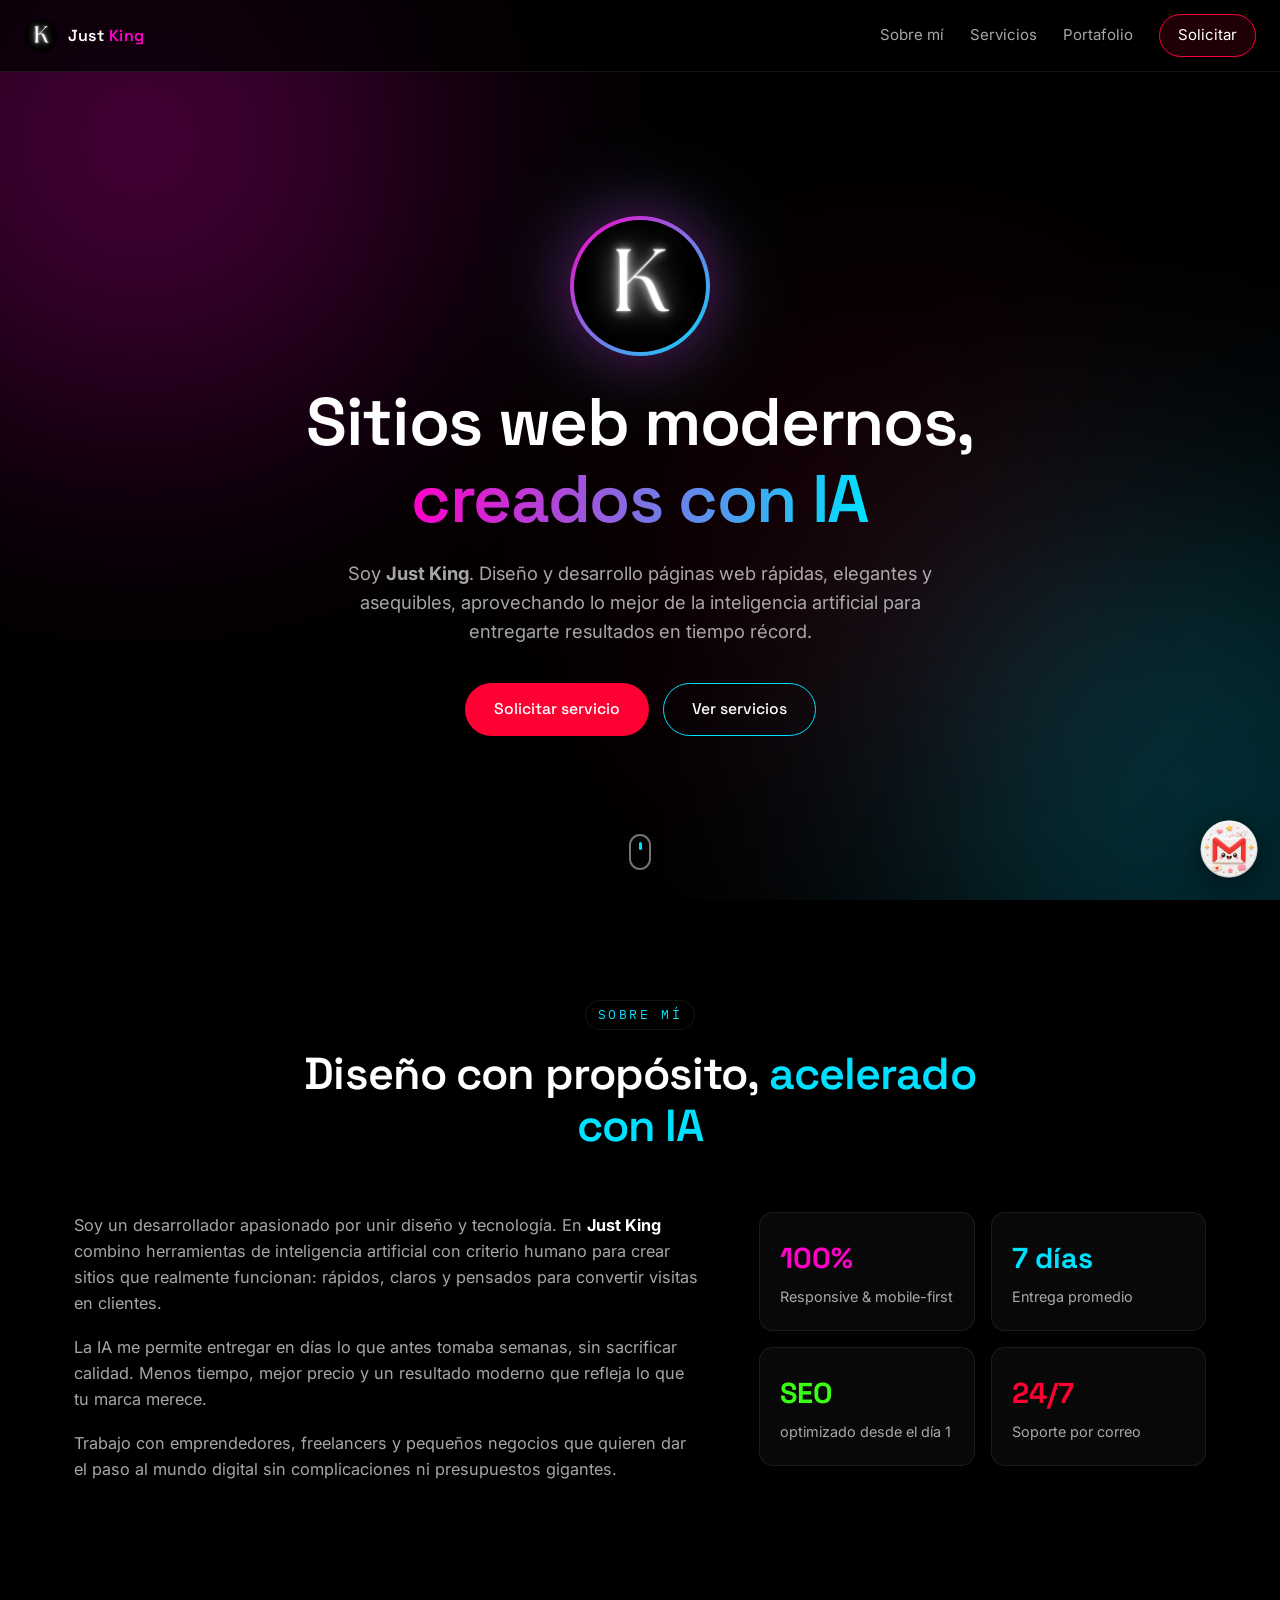
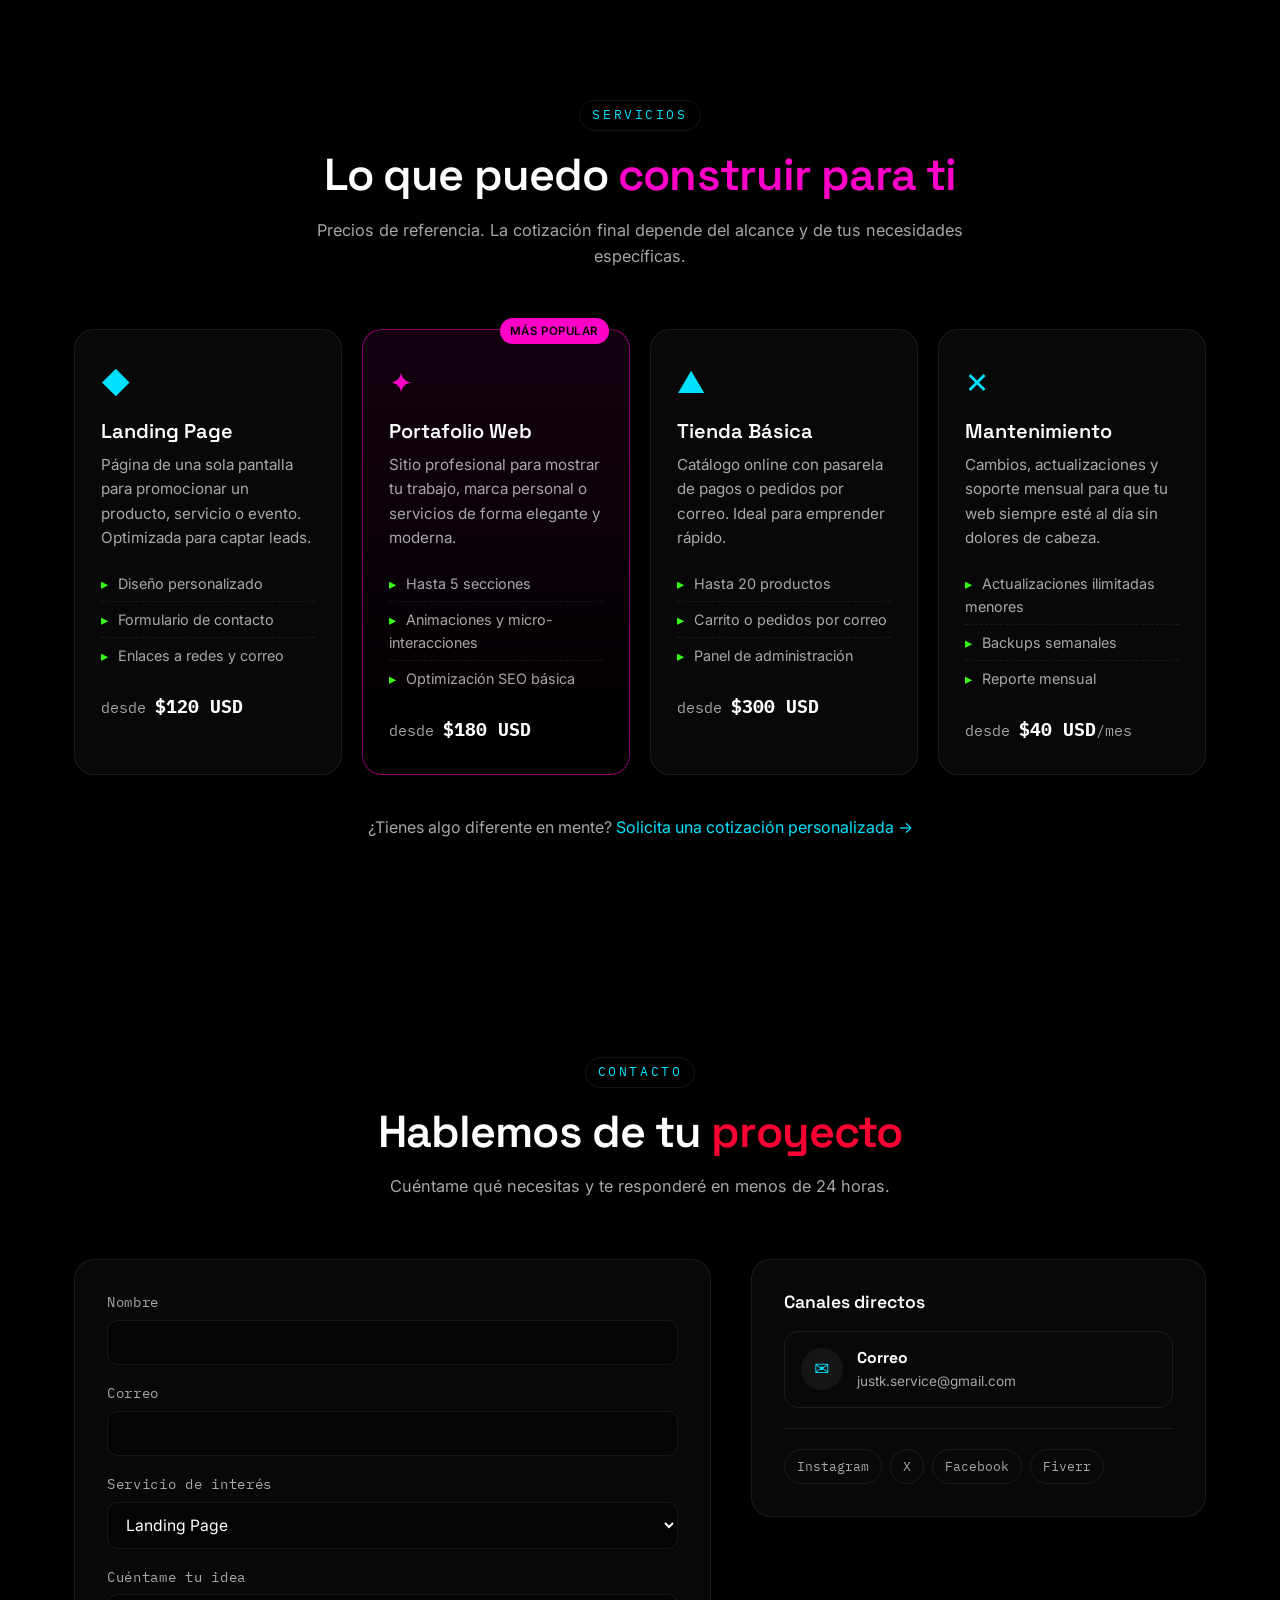
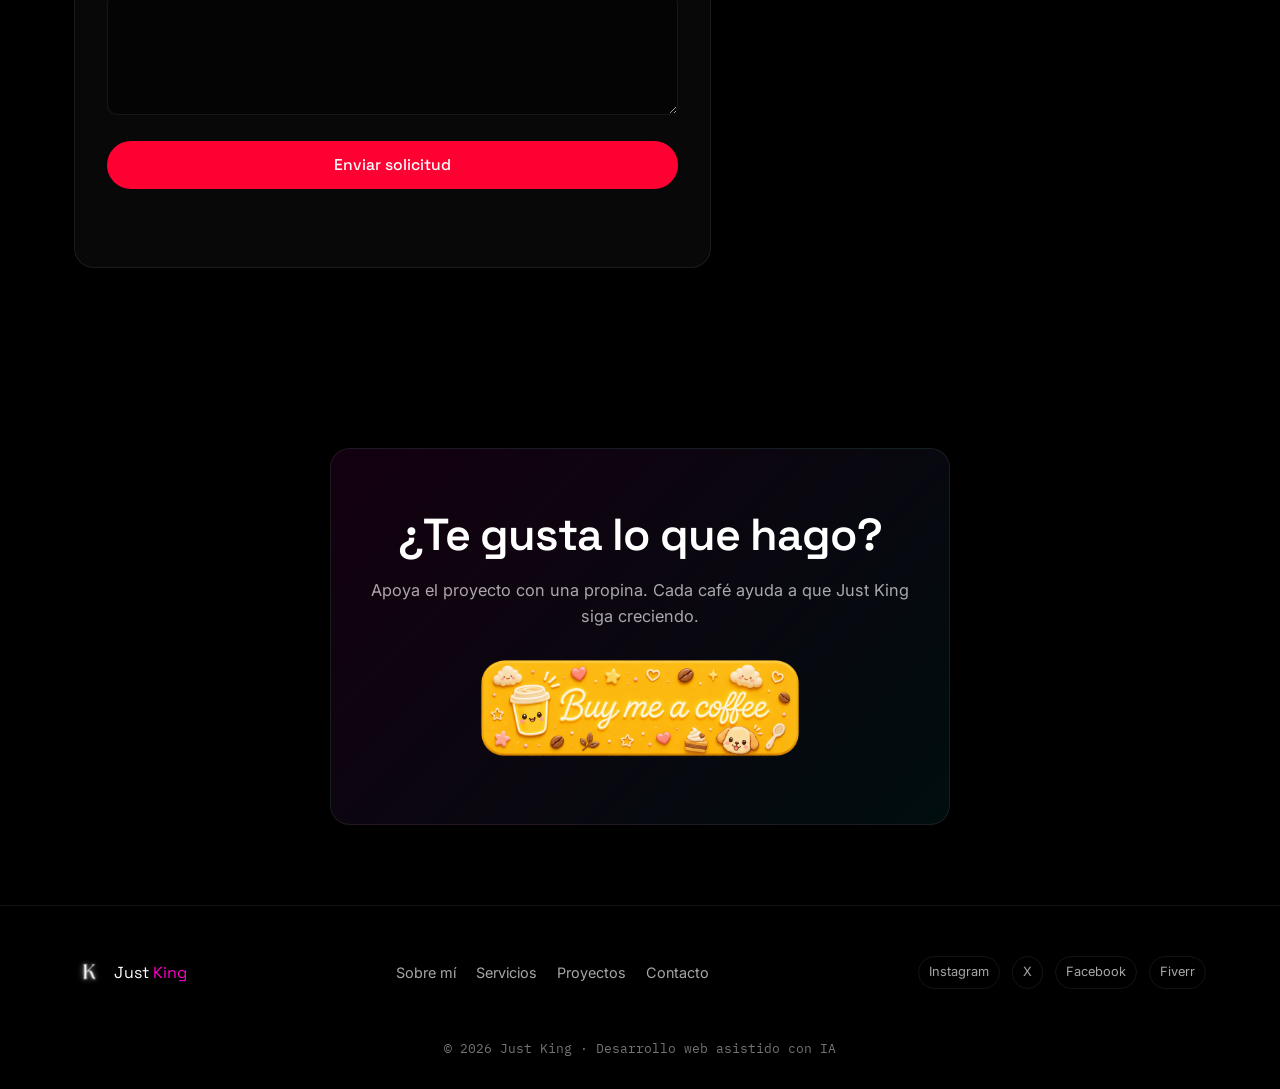
==== commit 7ac9dd2b: "Imágenes con transparencia real + botón Apóyame: aparición con glow en vez de morph" ====
--- a/index.html
+++ b/index.html
@@ -274,16 +274,17 @@
       <h2 class="section-title">¿Te gusta lo que hago?</h2>
       <p class="section-sub">Apoya el proyecto con una propina. Cada café ayuda a que Just King siga creciendo.</p>
 
-      <!-- Botón Buy Me a Coffee (morph a "Give me a kidney" en hover) -->
+      <!-- Botón Buy Me a Coffee (en hover: aparece "Give me a kidney" con glow) -->
       <a
-        class="btn-morph"
+        class="btn-support"
         href="https://ko-fi.com/just_king"
         target="_blank"
         rel="noopener"
         aria-label="Apóyame con un café en Ko-fi"
       >
-        <img class="btn-morph__img btn-morph__img--a" src="assets/buy-me-a-coffee.png" alt="Buy me a coffee" />
-        <img class="btn-morph__img btn-morph__img--b" src="assets/give-me-a-kidney.png" alt="Give me a kidney" />
+        <span class="btn-support__glow" aria-hidden="true"></span>
+        <img class="btn-support__img btn-support__img--coffee" src="assets/buy-me-a-coffee.png" alt="Buy me a coffee" />
+        <img class="btn-support__img btn-support__img--kidney" src="assets/give-me-a-kidney.png" alt="Give me a kidney" />
       </a>
     </div>
   </section>
--- a/css/style.css
+++ b/css/style.css
@@ -265,51 +265,56 @@
 }
 .btn--block { width: 100%; }
 
-/* Botón "Buy me a coffee" con morph a "Give me a kidney" en hover */
-.btn-morph {
+/* Botón "Buy me a coffee": en hover aparece "Give me a kidney" con glow detrás */
+.btn-support {
   position: relative;
   display: inline-block;
   width: 320px;
   max-width: 88vw;
-  aspect-ratio: 900 / 450;
-  border-radius: 18px;
-  overflow: hidden;
-  transition: transform .3s ease, box-shadow .3s ease;
-}
-.btn-morph:hover,
-.btn-morph:focus-visible {
-  transform: translateY(-2px);
-  box-shadow: 0 10px 34px rgba(255, 190, 60, 0.35);
-}
-.btn-morph__img {
+  aspect-ratio: 900 / 276;
+}
+.btn-support__glow {
+  position: absolute;
+  inset: -30%;
+  z-index: 0;
+  border-radius: 50%;
+  background: radial-gradient(closest-side, rgba(255, 70, 130, 0.55), rgba(255, 70, 130, 0) 72%);
+  filter: blur(6px);
+  opacity: 0;
+  transition: opacity .4s ease;
+  pointer-events: none;
+}
+.btn-support:hover .btn-support__glow,
+.btn-support:focus-visible .btn-support__glow {
+  opacity: 1;
+}
+.btn-support__img {
   position: absolute;
   inset: 0;
+  z-index: 1;
   width: 100%;
   height: 100%;
-  object-fit: cover;
-  transition: opacity .55s ease, transform .55s ease, filter .55s ease;
-}
-.btn-morph__img--a {
+  object-fit: contain;
+  transition: opacity .3s ease, transform .3s ease;
+}
+.btn-support__img--coffee {
   opacity: 1;
   transform: scale(1);
-  filter: blur(0);
-}
-.btn-morph__img--b {
+}
+.btn-support__img--kidney {
   opacity: 0;
-  transform: scale(1.12);
-  filter: blur(10px);
-}
-.btn-morph:hover .btn-morph__img--a,
-.btn-morph:focus-visible .btn-morph__img--a {
+  transform: scale(0.85);
+  pointer-events: none;
+}
+.btn-support:hover .btn-support__img--coffee,
+.btn-support:focus-visible .btn-support__img--coffee {
   opacity: 0;
-  transform: scale(1.12);
-  filter: blur(10px);
-}
-.btn-morph:hover .btn-morph__img--b,
-.btn-morph:focus-visible .btn-morph__img--b {
+  transform: scale(0.94);
+}
+.btn-support:hover .btn-support__img--kidney,
+.btn-support:focus-visible .btn-support__img--kidney {
   opacity: 1;
-  transform: scale(1);
-  filter: blur(0);
+  transform: scale(1.08);
 }
 
 /* =====================
@@ -944,7 +949,7 @@
 @media (max-width: 420px) {
   .btn { padding: 12px 22px; font-size: 0.92rem; }
   .gmail-float { width: 52px; height: 52px; }
-  .btn-morph { width: 260px; }
+  .btn-support { width: 260px; }
 }
 
 /* Reduce motion */
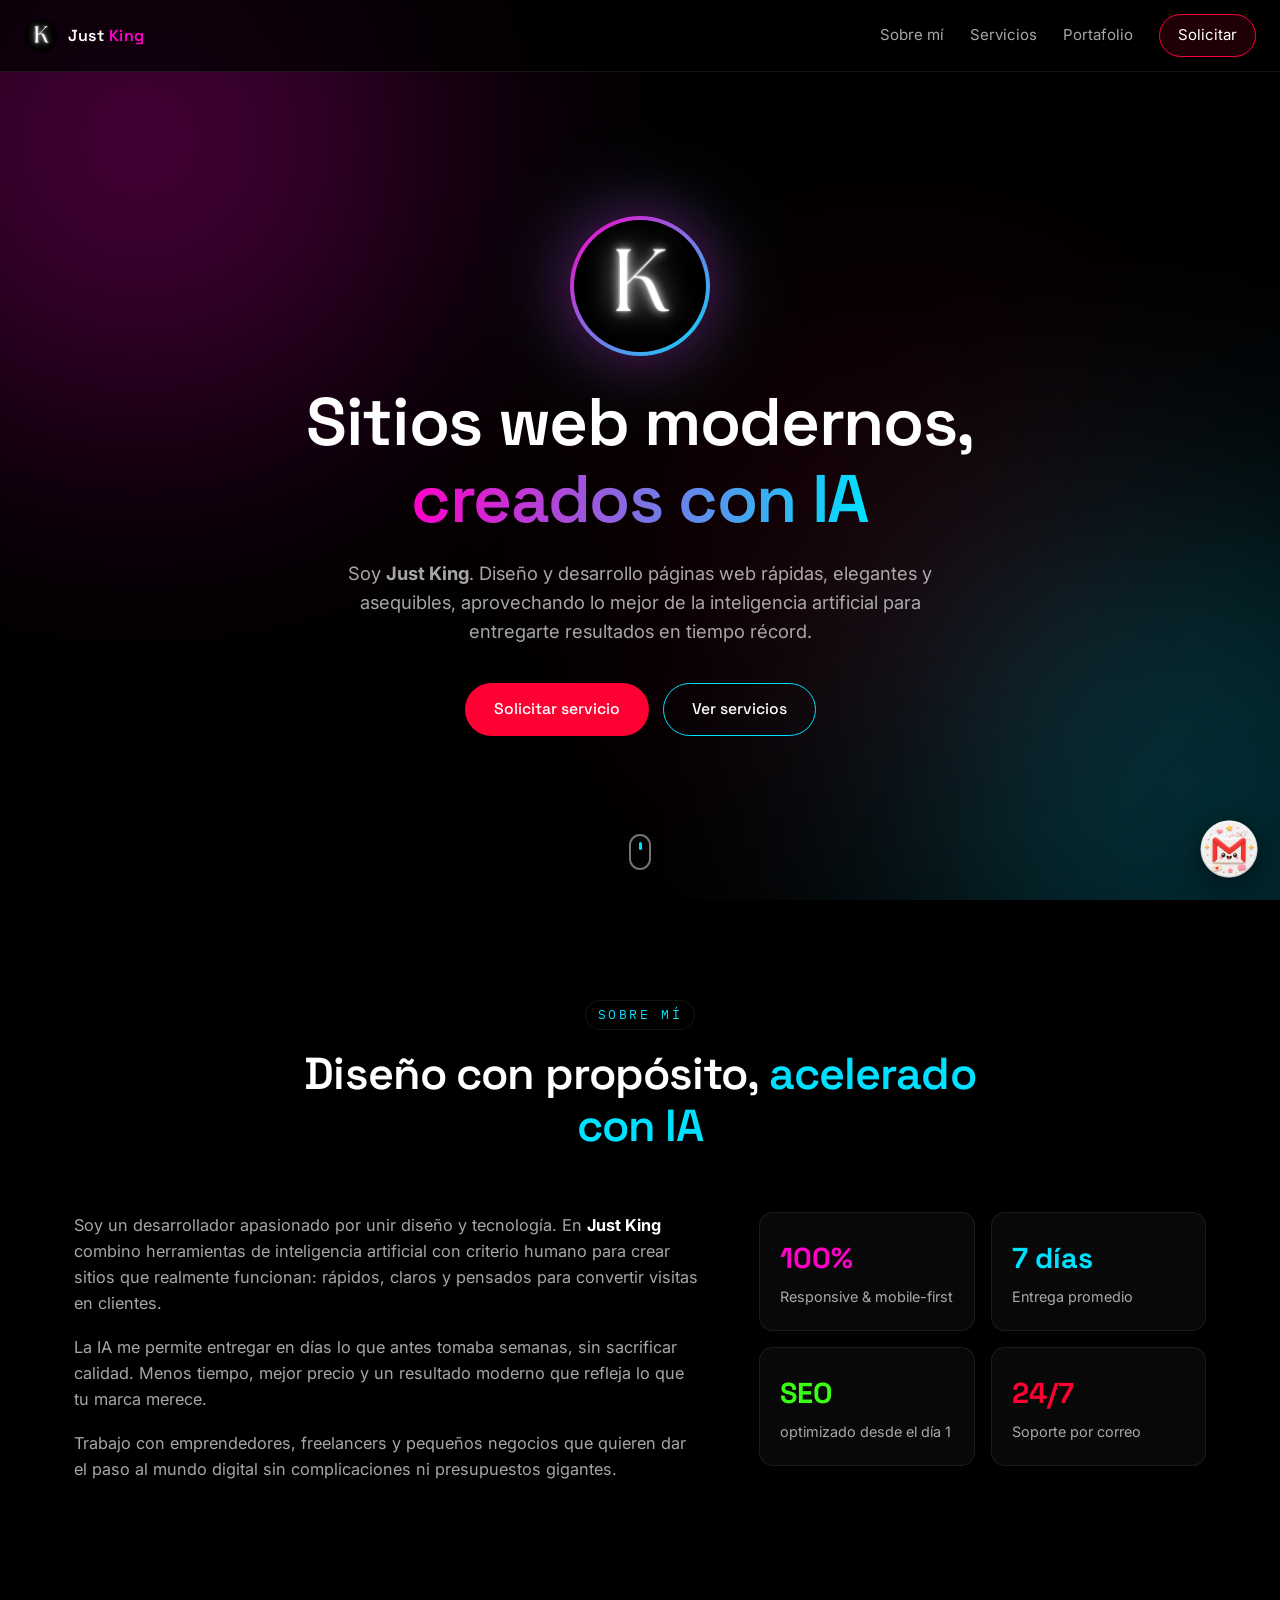
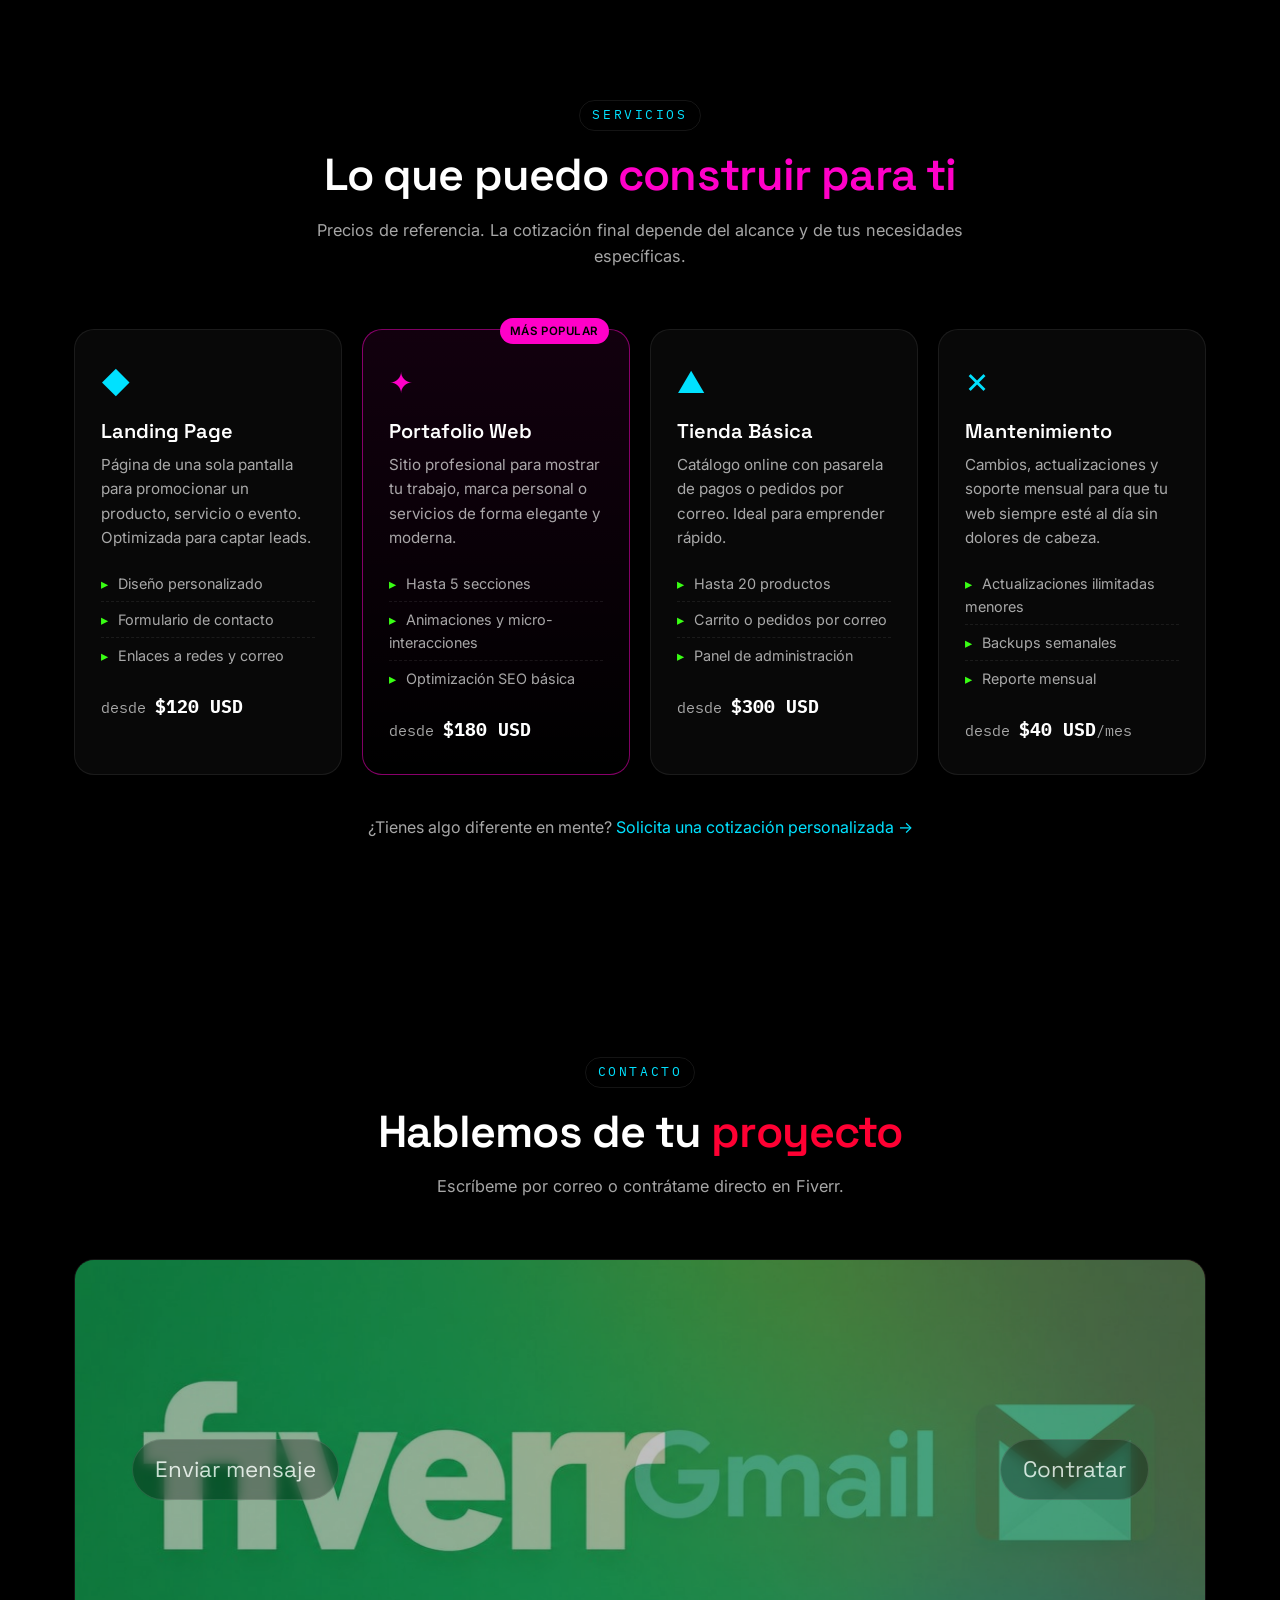
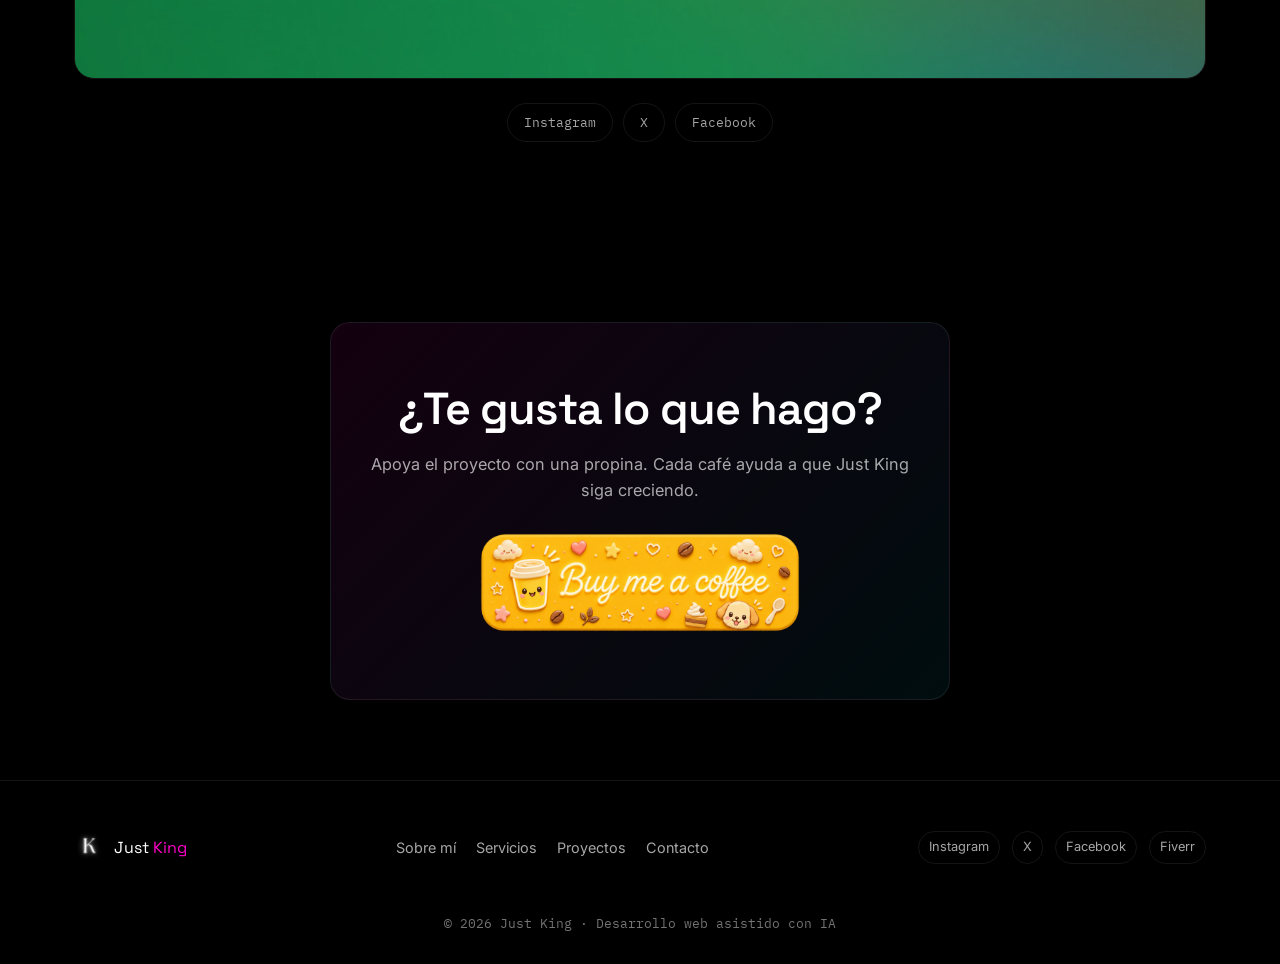
==== commit 77d4db03: "Contacto: quitar formulario Formspree, agregar caja interactiva Gmail/Fiverr" ====
--- a/index.html
+++ b/index.html
@@ -201,69 +201,39 @@
       <div class="section-head" data-aos="fade-up">
         <span class="eyebrow">Contacto</span>
         <h2 class="section-title">Hablemos de tu <span class="accent-red">proyecto</span></h2>
-        <p class="section-sub">Cuéntame qué necesitas y te responderé en menos de 24 horas.</p>
-      </div>
-
-      <div class="contact__grid">
-        <!-- Formulario -->
-        <form
-          class="contact__form"
-          data-aos="fade-up"
-          action="https://formspree.io/f/mykrawwd"
-          method="POST"
+        <p class="section-sub">Escríbeme por correo o contrátame directo en Fiverr.</p>
+      </div>
+
+      <!-- Caja interactiva: mitad izquierda = Gmail, mitad derecha = Fiverr -->
+      <div class="hire-split" data-aos="fade-up">
+        <a
+          class="hire-split__zone hire-split__zone--gmail"
+          href="https://mail.google.com/mail/?view=cm&fs=1&to=justk.service@gmail.com&su=Cotizaci%C3%B3n%20Just%20King"
+          target="_blank"
+          rel="noopener"
+          aria-label="Enviar mensaje por Gmail"
         >
-          <div class="field">
-            <label for="name">Nombre</label>
-            <input type="text" id="name" name="name" required autocomplete="name" />
-          </div>
-
-          <div class="field">
-            <label for="email">Correo</label>
-            <input type="email" id="email" name="email" required autocomplete="email" />
-          </div>
-
-          <div class="field">
-            <label for="service">Servicio de interés</label>
-            <select id="service" name="service">
-              <option value="Landing Page">Landing Page</option>
-              <option value="Portafolio Web">Portafolio Web</option>
-              <option value="Tienda Básica">Tienda Básica</option>
-              <option value="Mantenimiento">Mantenimiento</option>
-              <option value="Otro">Otro / Cotización personalizada</option>
-            </select>
-          </div>
-
-          <div class="field">
-            <label for="message">Cuéntame tu idea</label>
-            <textarea id="message" name="message" rows="5" required></textarea>
-          </div>
-
-          <input type="text" name="_gotcha" style="display:none" tabindex="-1" autocomplete="off" />
-
-          <button type="submit" class="btn btn--primary btn--block">Enviar solicitud</button>
-
-          <p class="form-status" role="status" aria-live="polite"></p>
-        </form>
-
-        <!-- Canales directos -->
-        <aside class="contact__side" data-aos="fade-up" data-aos-delay="100">
-          <h3>Canales directos</h3>
-
-          <a class="channel" href="mailto:justk.service@gmail.com">
-            <span class="channel__icon" aria-hidden="true">✉</span>
-            <span>
-              <strong>Correo</strong>
-              <small>justk.service@gmail.com</small>
-            </span>
-          </a>
-
-          <div class="channel__socials">
-            <a href="https://www.instagram.com/justkin_g/" target="_blank" rel="noopener" aria-label="Instagram">Instagram</a>
-            <a href="https://x.com/JustKing_g" target="_blank" rel="noopener" aria-label="X (Twitter)">X</a>
-            <a href="https://www.facebook.com/imjustking" target="_blank" rel="noopener" aria-label="Facebook">Facebook</a>
-            <a href="https://es.fiverr.com/sellers/sou_rey/" target="_blank" rel="noopener" aria-label="Fiverr">Fiverr</a>
-          </div>
-        </aside>
+          <span class="hire-split__label">Enviar mensaje</span>
+        </a>
+        <a
+          class="hire-split__zone hire-split__zone--fiverr"
+          href="https://es.fiverr.com/sellers/sou_rey/"
+          target="_blank"
+          rel="noopener"
+          aria-label="Contratar en Fiverr"
+        >
+          <span class="hire-split__label">Contratar</span>
+        </a>
+        <img class="hire-split__bg hire-split__bg--gmail" src="assets/contact-gmail.jpg" alt="" aria-hidden="true" />
+        <img class="hire-split__bg hire-split__bg--fiverr" src="assets/contact-fiverr.jpg" alt="" aria-hidden="true" />
+        <span class="hire-split__shade hire-split__shade--gmail" aria-hidden="true"></span>
+        <span class="hire-split__shade hire-split__shade--fiverr" aria-hidden="true"></span>
+      </div>
+
+      <div class="contact__socials" data-aos="fade-up" data-aos-delay="100">
+        <a href="https://www.instagram.com/justkin_g/" target="_blank" rel="noopener" aria-label="Instagram">Instagram</a>
+        <a href="https://x.com/JustKing_g" target="_blank" rel="noopener" aria-label="X (Twitter)">X</a>
+        <a href="https://www.facebook.com/imjustking" target="_blank" rel="noopener" aria-label="Facebook">Facebook</a>
       </div>
     </div>
   </section>
@@ -274,7 +244,9 @@
       <h2 class="section-title">¿Te gusta lo que hago?</h2>
       <p class="section-sub">Apoya el proyecto con una propina. Cada café ayuda a que Just King siga creciendo.</p>
 
-      <!-- Botón Buy Me a Coffee (en hover: aparece "Give me a kidney" con glow) -->
+      <!-- Botón Buy Me a Coffee: en hover cambia a "Give me a kidney" solo por
+           opacity (mismo tamaño/posición las dos imágenes); el contenedor
+           es lo único que escala -->
       <a
         class="btn-support"
         href="https://ko-fi.com/just_king"
@@ -282,7 +254,6 @@
         rel="noopener"
         aria-label="Apóyame con un café en Ko-fi"
       >
-        <span class="btn-support__glow" aria-hidden="true"></span>
         <img class="btn-support__img btn-support__img--coffee" src="assets/buy-me-a-coffee.png" alt="Buy me a coffee" />
         <img class="btn-support__img btn-support__img--kidney" src="assets/give-me-a-kidney.png" alt="Give me a kidney" />
       </a>
--- a/css/style.css
+++ b/css/style.css
@@ -265,28 +265,21 @@
 }
 .btn--block { width: 100%; }
 
-/* Botón "Buy me a coffee": en hover aparece "Give me a kidney" con glow detrás */
+/* Botón "Buy me a coffee": el único transform: scale() va en el
+   contenedor completo. Las dos imágenes son absolutas, mismo tamaño y
+   posición entre sí, transform fijo (nunca cambia) — lo único que anima
+   en ellas es opacity, para cambiar de coffee a kidney. */
 .btn-support {
   position: relative;
   display: inline-block;
   width: 320px;
   max-width: 88vw;
   aspect-ratio: 900 / 276;
-}
-.btn-support__glow {
-  position: absolute;
-  inset: -30%;
-  z-index: 0;
-  border-radius: 50%;
-  background: radial-gradient(closest-side, rgba(255, 70, 130, 0.55), rgba(255, 70, 130, 0) 72%);
-  filter: blur(6px);
-  opacity: 0;
-  transition: opacity .4s ease;
-  pointer-events: none;
-}
-.btn-support:hover .btn-support__glow,
-.btn-support:focus-visible .btn-support__glow {
-  opacity: 1;
+  transition: transform .3s ease;
+}
+.btn-support:hover,
+.btn-support:focus-visible {
+  transform: scale(1.05);
 }
 .btn-support__img {
   position: absolute;
@@ -295,26 +288,23 @@
   width: 100%;
   height: 100%;
   object-fit: contain;
-  transition: opacity .3s ease, transform .3s ease;
+  transform: scale(1);
+  transition: opacity .3s ease;
 }
 .btn-support__img--coffee {
   opacity: 1;
-  transform: scale(1);
 }
 .btn-support__img--kidney {
   opacity: 0;
-  transform: scale(0.85);
   pointer-events: none;
 }
 .btn-support:hover .btn-support__img--coffee,
 .btn-support:focus-visible .btn-support__img--coffee {
   opacity: 0;
-  transform: scale(0.94);
 }
 .btn-support:hover .btn-support__img--kidney,
 .btn-support:focus-visible .btn-support__img--kidney {
   opacity: 1;
-  transform: scale(1.08);
 }
 
 /* =====================
@@ -732,104 +722,135 @@
 /* =====================
    CONTACTO
    ===================== */
-.contact__grid {
-  display: grid;
-  grid-template-columns: 1.4fr 1fr;
-  gap: 40px;
-  align-items: start;
-}
-.contact__form {
-  background: var(--card);
-  border: 1px solid var(--card-border);
+
+/* Caja interactiva de dos zonas: izquierda = Gmail, derecha = Fiverr.
+   Las dos imágenes de fondo ocupan siempre la caja completa (misma
+   geometría, object-fit: cover) y solo su opacity hace crossfade — no
+   hay scale/zoom en ninguna imagen. El oscurecimiento del lado inactivo
+   es un gradient overlay (.hire-split__shade), no una división dura. */
+.hire-split {
+  position: relative;
+  width: 100%;
+  aspect-ratio: 1100 / 619;
+  max-height: 420px;
   border-radius: var(--radius-lg);
-  padding: 32px;
-}
-.field { margin-bottom: 18px; }
-.field label {
-  display: block;
-  font-size: 0.85rem;
-  color: var(--muted);
-  margin-bottom: 6px;
-  font-family: var(--font-mono);
-  letter-spacing: 0.05em;
-}
-.field input,
-.field select,
-.field textarea {
+  overflow: hidden;
+  border: 1px solid var(--card-border);
+  isolation: isolate;
+}
+.hire-split__bg {
+  position: absolute;
+  inset: 0;
   width: 100%;
-  background: rgba(0, 0, 0, 0.5);
-  border: 1px solid var(--card-border);
+  height: 100%;
+  object-fit: cover;
+  opacity: 0.5;
+  transition: opacity .4s ease;
+  z-index: 1;
+}
+.hire-split__shade {
+  position: absolute;
+  inset: 0;
+  z-index: 2;
+  opacity: 0;
+  transition: opacity .4s ease;
+  pointer-events: none;
+}
+.hire-split__shade--gmail {
+  background: linear-gradient(to right, rgba(0, 0, 0, 0.75) 0%, rgba(0, 0, 0, 0) 55%);
+}
+.hire-split__shade--fiverr {
+  background: linear-gradient(to left, rgba(0, 0, 0, 0.75) 0%, rgba(0, 0, 0, 0) 55%);
+}
+.hire-split__zone {
+  position: absolute;
+  inset: 0;
+  z-index: 3;
+  width: 50%;
+  display: flex;
+  align-items: center;
+}
+.hire-split__zone--gmail { left: 0; justify-content: flex-start; padding-left: 5%; }
+.hire-split__zone--fiverr { left: 50%; justify-content: flex-end; padding-right: 5%; }
+.hire-split__label {
+  font-family: var(--font-display);
+  font-size: clamp(1rem, 2.4vw, 1.4rem);
   color: var(--white);
-  padding: 12px 14px;
-  border-radius: 10px;
-  font-family: inherit;
-  font-size: 0.98rem;
-  transition: border-color .2s, box-shadow .2s;
-}
-.field input:focus,
-.field select:focus,
-.field textarea:focus {
-  outline: 0;
+  background: rgba(0, 0, 0, 0.4);
+  backdrop-filter: blur(6px);
+  padding: 12px 22px;
+  border-radius: 999px;
+  border: 1px solid rgba(255, 255, 255, 0.15);
+  opacity: 0.75;
+  transition: opacity .3s ease, border-color .3s ease;
+}
+
+/* Gmail activo (hover o foco en su zona): domina el fondo, Fiverr se
+   oscurece con degradado y su etiqueta se atenúa. :has() cubre las dos
+   direcciones de forma simétrica — soportado por todos los navegadores
+   modernos (Chrome/Edge/Safari/Firefox desde 2023-2024). */
+.hire-split:has(.hire-split__zone--gmail:hover) .hire-split__bg--gmail,
+.hire-split:has(.hire-split__zone--gmail:focus-visible) .hire-split__bg--gmail {
+  opacity: 1;
+}
+.hire-split:has(.hire-split__zone--gmail:hover) .hire-split__bg--fiverr,
+.hire-split:has(.hire-split__zone--gmail:focus-visible) .hire-split__bg--fiverr {
+  opacity: 0;
+}
+.hire-split:has(.hire-split__zone--gmail:hover) .hire-split__shade--fiverr,
+.hire-split:has(.hire-split__zone--gmail:focus-visible) .hire-split__shade--fiverr {
+  opacity: 1;
+}
+.hire-split:has(.hire-split__zone--gmail:hover) .hire-split__zone--gmail .hire-split__label,
+.hire-split:has(.hire-split__zone--gmail:focus-visible) .hire-split__zone--gmail .hire-split__label {
+  opacity: 1;
   border-color: var(--cyan);
-  box-shadow: 0 0 0 3px rgba(0, 225, 255, 0.15);
-}
-.field textarea { resize: vertical; min-height: 120px; }
-
-.form-status { margin-top: 14px; font-size: 0.9rem; min-height: 1.2em; text-align: center; }
-.form-status.success { color: var(--green); }
-.form-status.error { color: var(--red); }
-
-.contact__side {
-  background: var(--card);
-  border: 1px solid var(--card-border);
-  border-radius: var(--radius-lg);
-  padding: 32px;
-}
-.contact__side h3 { font-size: 1.1rem; margin-bottom: 18px; }
-.channel {
-  display: flex;
-  align-items: center;
-  gap: 14px;
-  padding: 14px 16px;
-  border-radius: var(--radius);
-  border: 1px solid var(--card-border);
-  margin-bottom: 10px;
-  transition: border-color .2s, background .2s, transform .2s;
-}
-.channel:hover {
-  border-color: var(--cyan);
-  background: rgba(0, 225, 255, 0.06);
-  transform: translateX(3px);
-}
-.channel__icon {
-  width: 42px; height: 42px;
-  border-radius: 50%;
-  background: rgba(255, 255, 255, 0.05);
-  display: flex; align-items: center; justify-content: center;
-  font-size: 1.15rem;
-  color: var(--cyan);
-}
-.channel strong { display: block; font-family: var(--font-display); font-size: 0.98rem; }
-.channel small { display: block; color: var(--muted); font-size: 0.85rem; }
-
-.channel__socials {
+}
+.hire-split:has(.hire-split__zone--gmail:hover) .hire-split__zone--fiverr .hire-split__label,
+.hire-split:has(.hire-split__zone--gmail:focus-visible) .hire-split__zone--fiverr .hire-split__label {
+  opacity: 0.4;
+}
+
+/* Fiverr activo: mismo patrón, invertido */
+.hire-split:has(.hire-split__zone--fiverr:hover) .hire-split__bg--fiverr,
+.hire-split:has(.hire-split__zone--fiverr:focus-visible) .hire-split__bg--fiverr {
+  opacity: 1;
+}
+.hire-split:has(.hire-split__zone--fiverr:hover) .hire-split__bg--gmail,
+.hire-split:has(.hire-split__zone--fiverr:focus-visible) .hire-split__bg--gmail {
+  opacity: 0;
+}
+.hire-split:has(.hire-split__zone--fiverr:hover) .hire-split__shade--gmail,
+.hire-split:has(.hire-split__zone--fiverr:focus-visible) .hire-split__shade--gmail {
+  opacity: 1;
+}
+.hire-split:has(.hire-split__zone--fiverr:hover) .hire-split__zone--fiverr .hire-split__label,
+.hire-split:has(.hire-split__zone--fiverr:focus-visible) .hire-split__zone--fiverr .hire-split__label {
+  opacity: 1;
+  border-color: var(--green);
+}
+.hire-split:has(.hire-split__zone--fiverr:hover) .hire-split__zone--gmail .hire-split__label,
+.hire-split:has(.hire-split__zone--fiverr:focus-visible) .hire-split__zone--gmail .hire-split__label {
+  opacity: 0.4;
+}
+
+.contact__socials {
   display: flex;
   flex-wrap: wrap;
-  gap: 8px;
-  margin-top: 20px;
-  padding-top: 20px;
-  border-top: 1px solid var(--card-border);
-}
-.channel__socials a {
+  justify-content: center;
+  gap: 10px;
+  margin-top: 24px;
+}
+.contact__socials a {
   font-size: 0.82rem;
   font-family: var(--font-mono);
-  padding: 6px 12px;
+  padding: 8px 16px;
   border: 1px solid var(--card-border);
   border-radius: 999px;
   color: var(--muted);
   transition: color .2s, border-color .2s;
 }
-.channel__socials a:hover { color: var(--pink); border-color: var(--pink); }
+.contact__socials a:hover { color: var(--pink); border-color: var(--pink); }
 
 /* =====================
    APÓYAME
@@ -912,7 +933,7 @@
    RESPONSIVE
    ===================== */
 @media (max-width: 900px) {
-  .about__grid, .contact__grid { grid-template-columns: 1fr; gap: 30px; }
+  .about__grid { grid-template-columns: 1fr; gap: 30px; }
   .footer__inner { grid-template-columns: 1fr; text-align: center; justify-items: center; }
 }
 
@@ -942,7 +963,8 @@
   .hero { padding-top: 40px; }
   .hero__logo-wrap { width: 110px; height: 110px; }
   .about__stats { grid-template-columns: 1fr; }
-  .contact__form, .contact__side { padding: 24px; }
+  .hire-split { max-height: 260px; }
+  .hire-split__label { padding: 9px 16px; }
   .support { padding: 40px 24px; }
 }
 
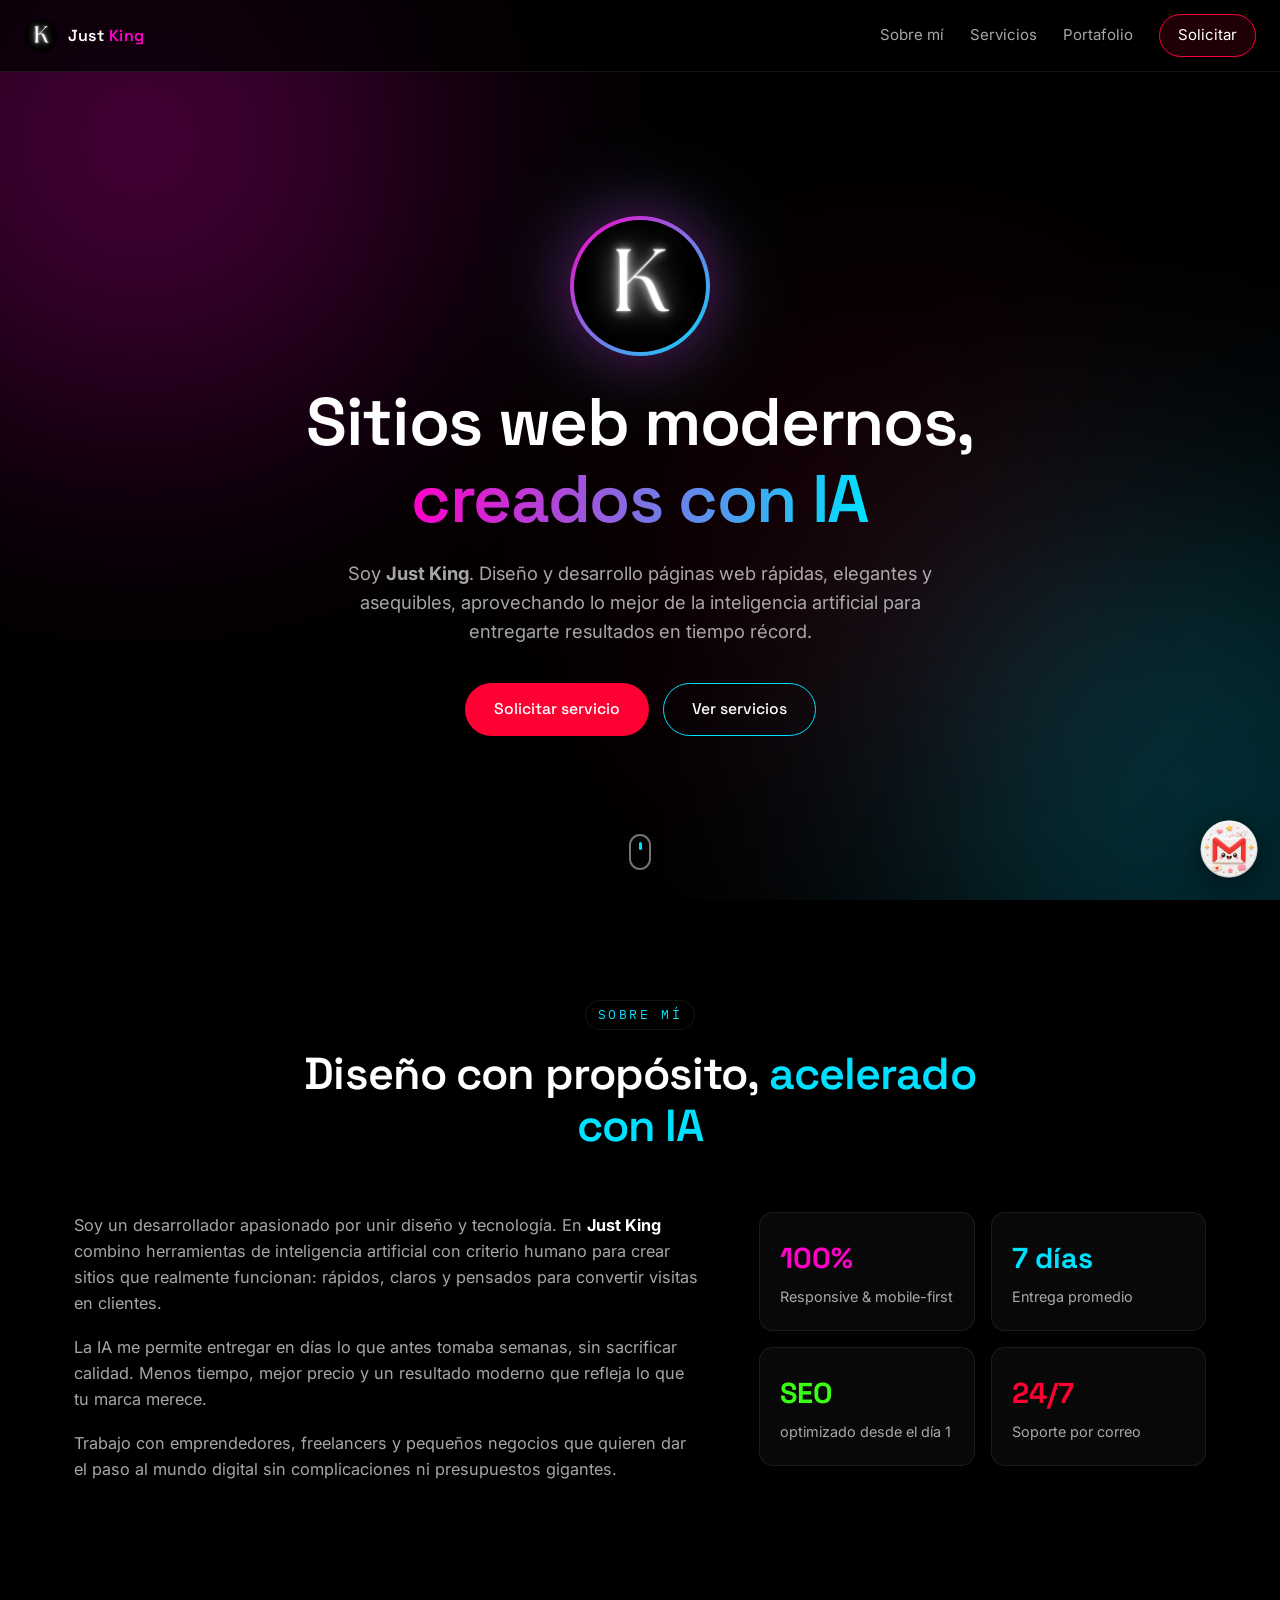
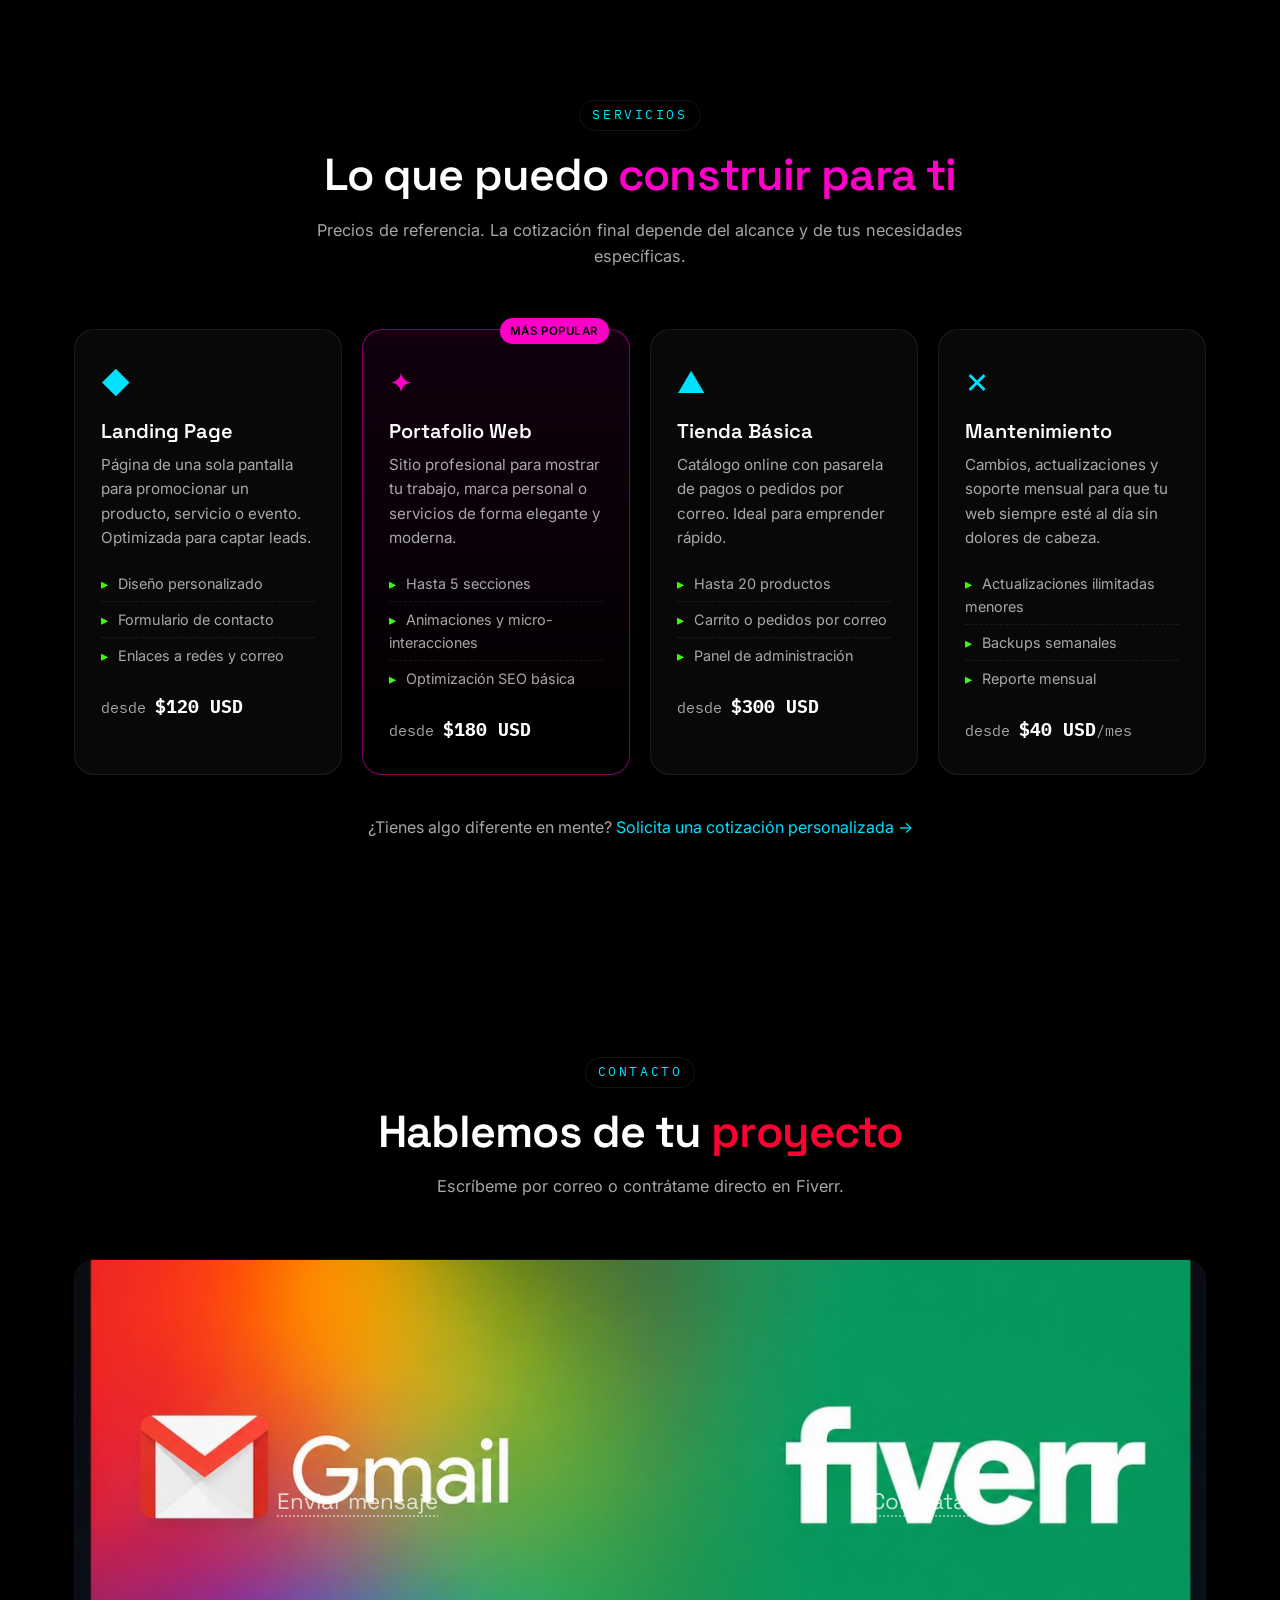
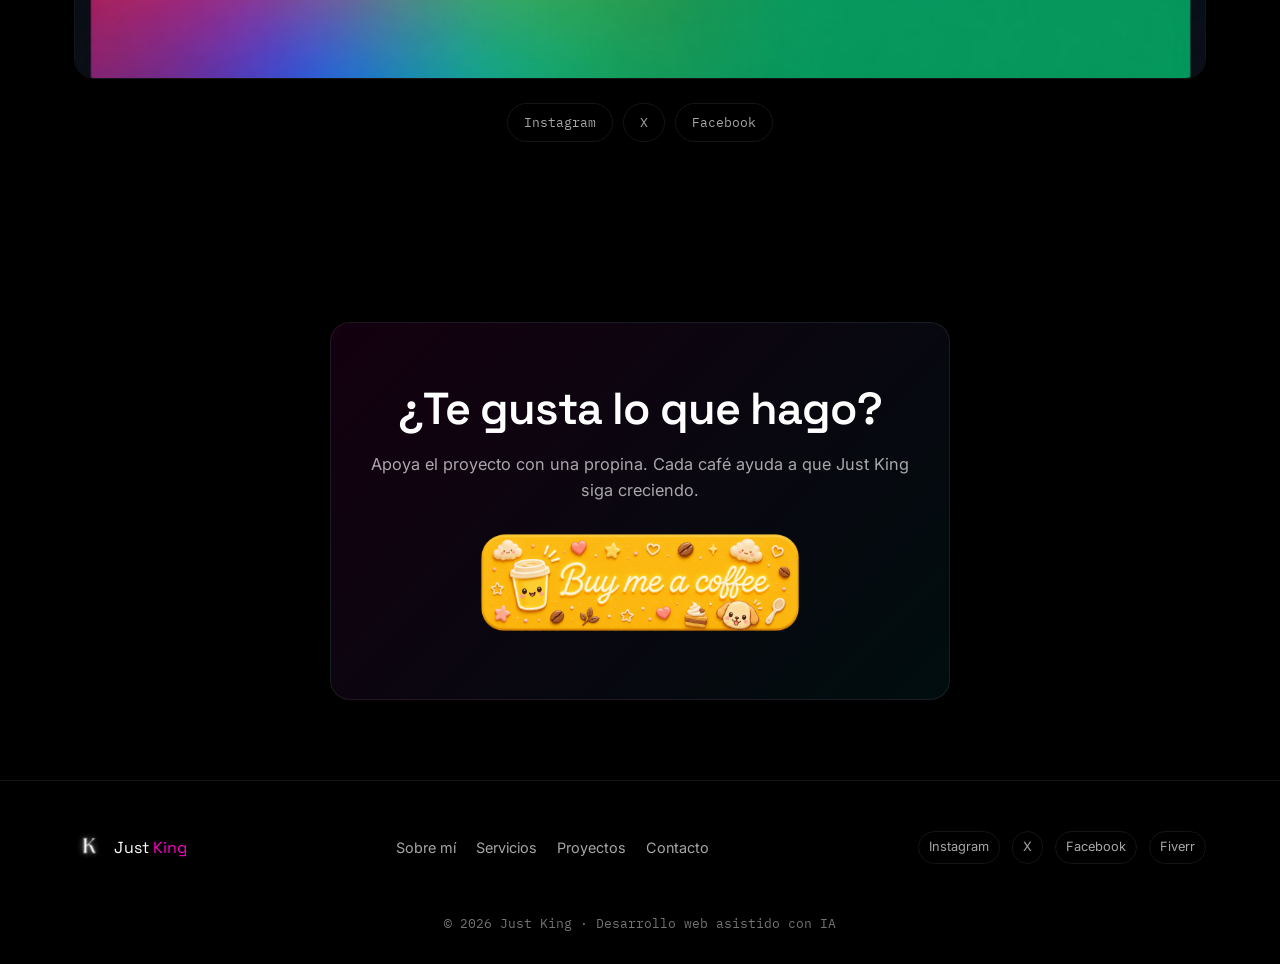
==== commit b4739635: "Contacto: una sola imagen Gmail/Fiverr en vez de crossfade de dos fotos" ====
--- a/index.html
+++ b/index.html
@@ -224,8 +224,7 @@
         >
           <span class="hire-split__label">Contratar</span>
         </a>
-        <img class="hire-split__bg hire-split__bg--gmail" src="assets/contact-gmail.jpg" alt="" aria-hidden="true" />
-        <img class="hire-split__bg hire-split__bg--fiverr" src="assets/contact-fiverr.jpg" alt="" aria-hidden="true" />
+        <img class="hire-split__bg" src="assets/contact-split.jpg" alt="Gmail y Fiverr" aria-hidden="true" />
         <span class="hire-split__shade hire-split__shade--gmail" aria-hidden="true"></span>
         <span class="hire-split__shade hire-split__shade--fiverr" aria-hidden="true"></span>
       </div>
--- a/css/style.css
+++ b/css/style.css
@@ -724,10 +724,10 @@
    ===================== */
 
 /* Caja interactiva de dos zonas: izquierda = Gmail, derecha = Fiverr.
-   Las dos imágenes de fondo ocupan siempre la caja completa (misma
-   geometría, object-fit: cover) y solo su opacity hace crossfade — no
-   hay scale/zoom en ninguna imagen. El oscurecimiento del lado inactivo
-   es un gradient overlay (.hire-split__shade), no una división dura. */
+   Una sola imagen de fondo (ya trae las dos marcas), fija — nunca cambia
+   de tamaño ni hace zoom. El oscurecimiento del lado inactivo al pasar
+   el cursor es un gradient overlay (.hire-split__shade), no una
+   división dura. */
 .hire-split {
   position: relative;
   width: 100%;
@@ -744,8 +744,6 @@
   width: 100%;
   height: 100%;
   object-fit: cover;
-  opacity: 0.5;
-  transition: opacity .4s ease;
   z-index: 1;
 }
 .hire-split__shade {
@@ -768,35 +766,29 @@
   z-index: 3;
   width: 50%;
   display: flex;
-  align-items: center;
-}
-.hire-split__zone--gmail { left: 0; justify-content: flex-start; padding-left: 5%; }
-.hire-split__zone--fiverr { left: 50%; justify-content: flex-end; padding-right: 5%; }
+  align-items: flex-end;
+  justify-content: center;
+  padding-bottom: 14%;
+}
+.hire-split__zone--gmail { left: 0; }
+.hire-split__zone--fiverr { left: 50%; }
 .hire-split__label {
   font-family: var(--font-display);
   font-size: clamp(1rem, 2.4vw, 1.4rem);
   color: var(--white);
-  background: rgba(0, 0, 0, 0.4);
-  backdrop-filter: blur(6px);
-  padding: 12px 22px;
-  border-radius: 999px;
-  border: 1px solid rgba(255, 255, 255, 0.15);
+  text-decoration: underline;
+  text-decoration-style: dotted;
+  text-decoration-color: rgba(255, 255, 255, 0.6);
+  text-underline-offset: 6px;
+  text-decoration-thickness: 2px;
   opacity: 0.75;
-  transition: opacity .3s ease, border-color .3s ease;
+  transition: opacity .3s ease, text-decoration-color .3s ease;
 }
 
 /* Gmail activo (hover o foco en su zona): domina el fondo, Fiverr se
    oscurece con degradado y su etiqueta se atenúa. :has() cubre las dos
    direcciones de forma simétrica — soportado por todos los navegadores
    modernos (Chrome/Edge/Safari/Firefox desde 2023-2024). */
-.hire-split:has(.hire-split__zone--gmail:hover) .hire-split__bg--gmail,
-.hire-split:has(.hire-split__zone--gmail:focus-visible) .hire-split__bg--gmail {
-  opacity: 1;
-}
-.hire-split:has(.hire-split__zone--gmail:hover) .hire-split__bg--fiverr,
-.hire-split:has(.hire-split__zone--gmail:focus-visible) .hire-split__bg--fiverr {
-  opacity: 0;
-}
 .hire-split:has(.hire-split__zone--gmail:hover) .hire-split__shade--fiverr,
 .hire-split:has(.hire-split__zone--gmail:focus-visible) .hire-split__shade--fiverr {
   opacity: 1;
@@ -804,7 +796,7 @@
 .hire-split:has(.hire-split__zone--gmail:hover) .hire-split__zone--gmail .hire-split__label,
 .hire-split:has(.hire-split__zone--gmail:focus-visible) .hire-split__zone--gmail .hire-split__label {
   opacity: 1;
-  border-color: var(--cyan);
+  text-decoration-color: var(--cyan);
 }
 .hire-split:has(.hire-split__zone--gmail:hover) .hire-split__zone--fiverr .hire-split__label,
 .hire-split:has(.hire-split__zone--gmail:focus-visible) .hire-split__zone--fiverr .hire-split__label {
@@ -812,14 +804,6 @@
 }
 
 /* Fiverr activo: mismo patrón, invertido */
-.hire-split:has(.hire-split__zone--fiverr:hover) .hire-split__bg--fiverr,
-.hire-split:has(.hire-split__zone--fiverr:focus-visible) .hire-split__bg--fiverr {
-  opacity: 1;
-}
-.hire-split:has(.hire-split__zone--fiverr:hover) .hire-split__bg--gmail,
-.hire-split:has(.hire-split__zone--fiverr:focus-visible) .hire-split__bg--gmail {
-  opacity: 0;
-}
 .hire-split:has(.hire-split__zone--fiverr:hover) .hire-split__shade--gmail,
 .hire-split:has(.hire-split__zone--fiverr:focus-visible) .hire-split__shade--gmail {
   opacity: 1;
@@ -827,7 +811,7 @@
 .hire-split:has(.hire-split__zone--fiverr:hover) .hire-split__zone--fiverr .hire-split__label,
 .hire-split:has(.hire-split__zone--fiverr:focus-visible) .hire-split__zone--fiverr .hire-split__label {
   opacity: 1;
-  border-color: var(--green);
+  text-decoration-color: var(--green);
 }
 .hire-split:has(.hire-split__zone--fiverr:hover) .hire-split__zone--gmail .hire-split__label,
 .hire-split:has(.hire-split__zone--fiverr:focus-visible) .hire-split__zone--gmail .hire-split__label {
@@ -964,7 +948,7 @@
   .hero__logo-wrap { width: 110px; height: 110px; }
   .about__stats { grid-template-columns: 1fr; }
   .hire-split { max-height: 260px; }
-  .hire-split__label { padding: 9px 16px; }
+  .hire-split__zone { padding-bottom: 10%; }
   .support { padding: 40px 24px; }
 }
 
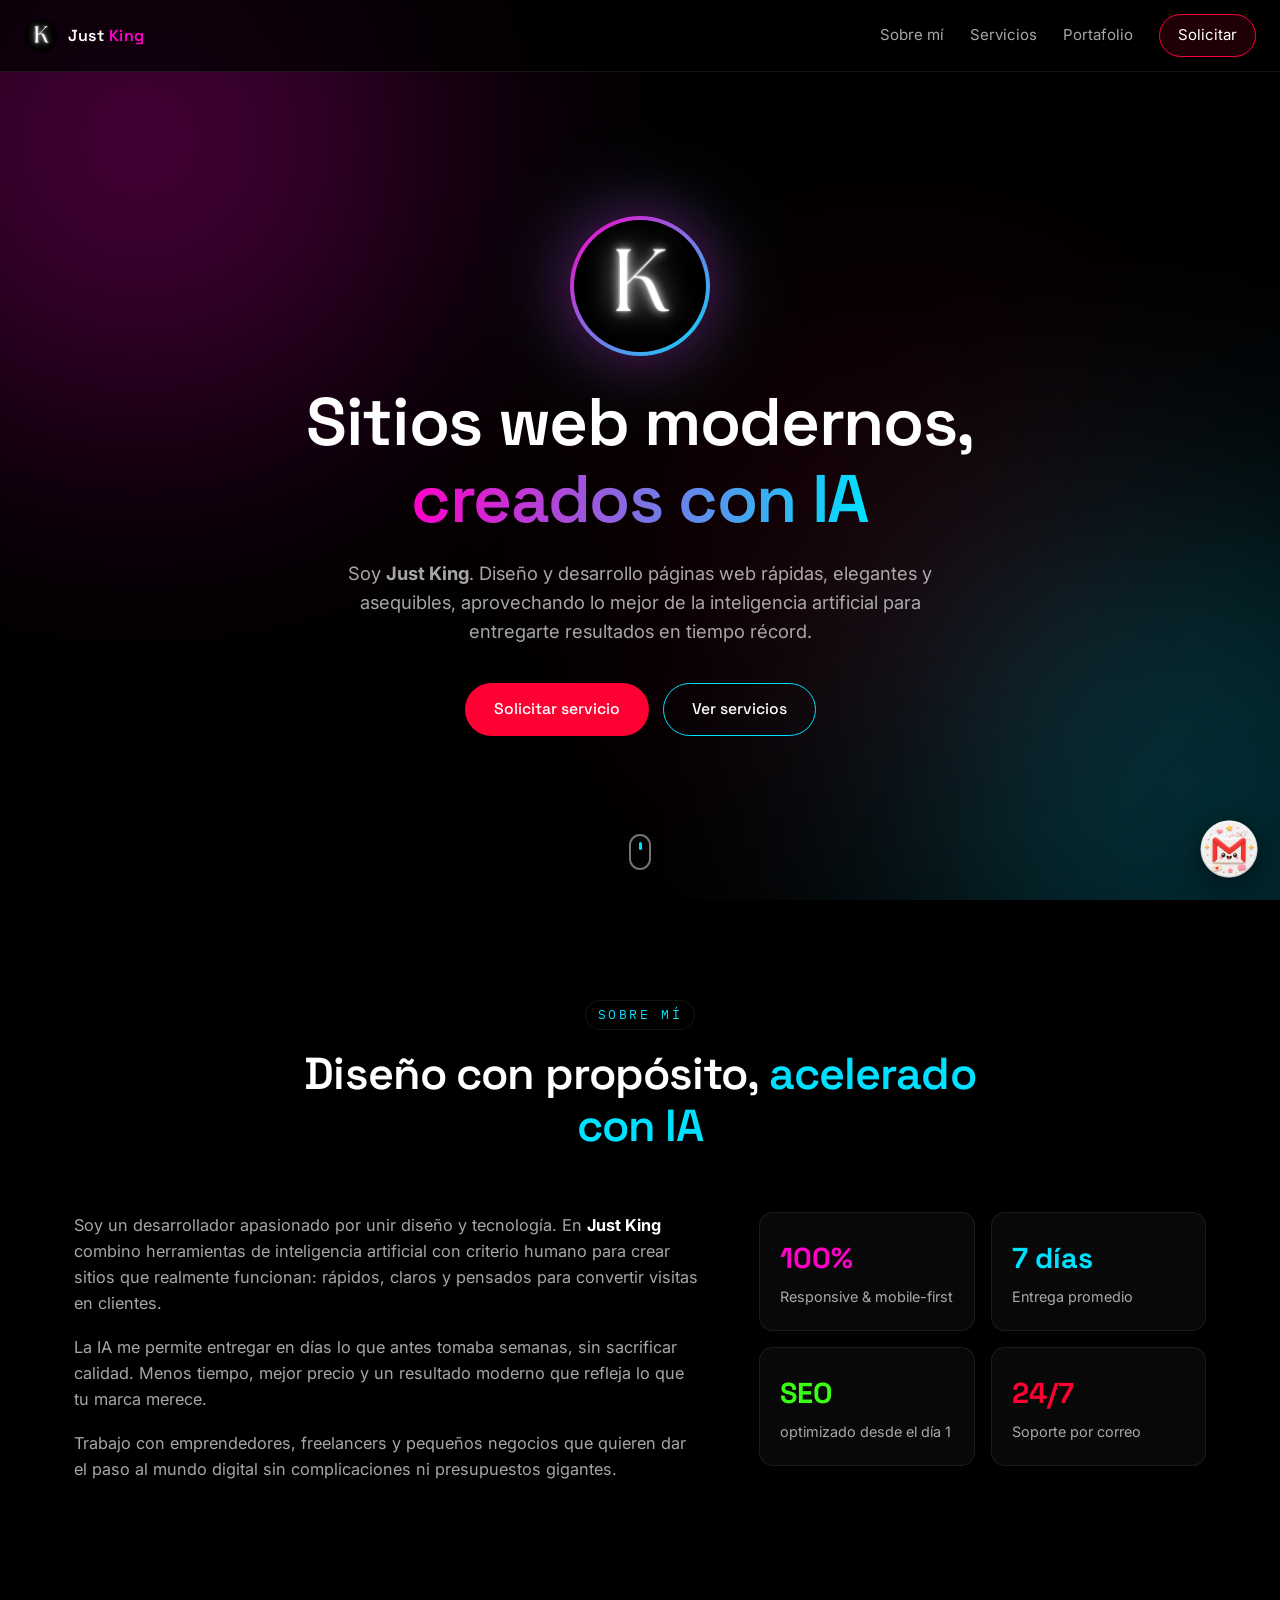
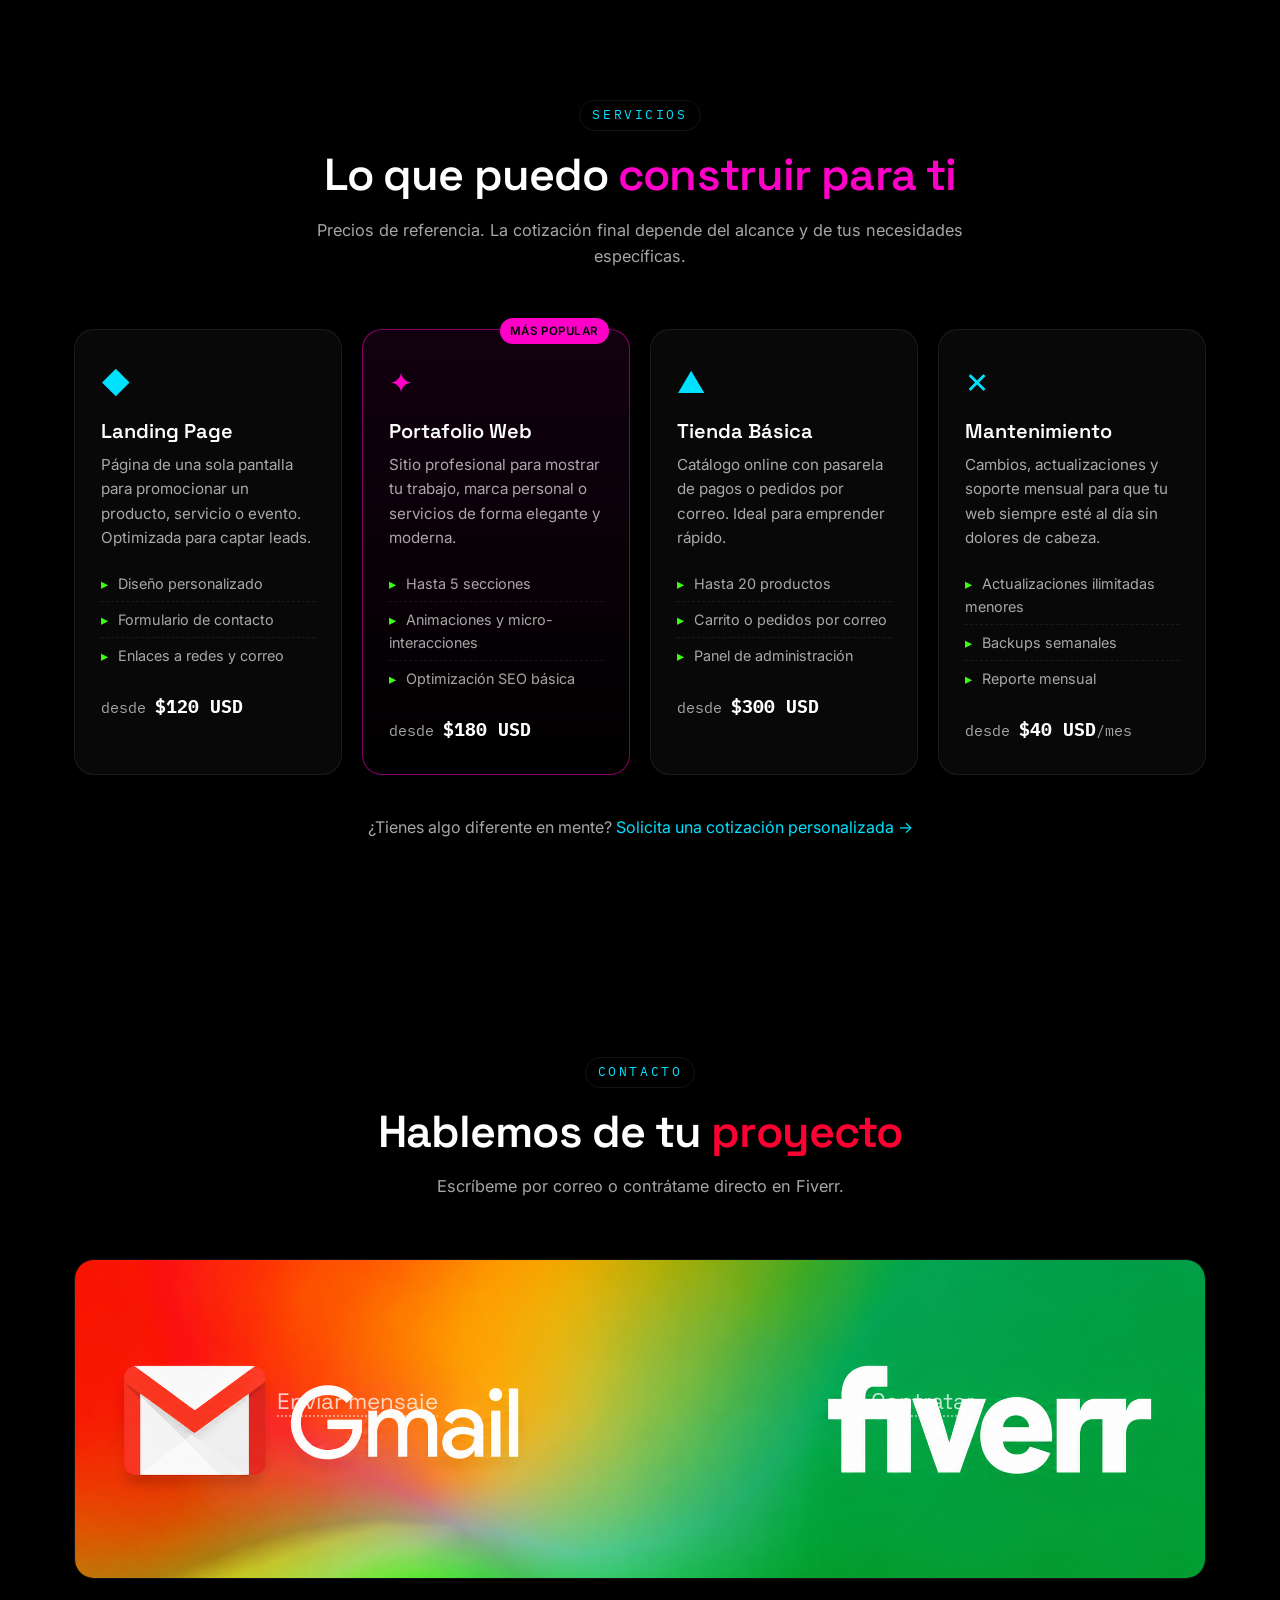
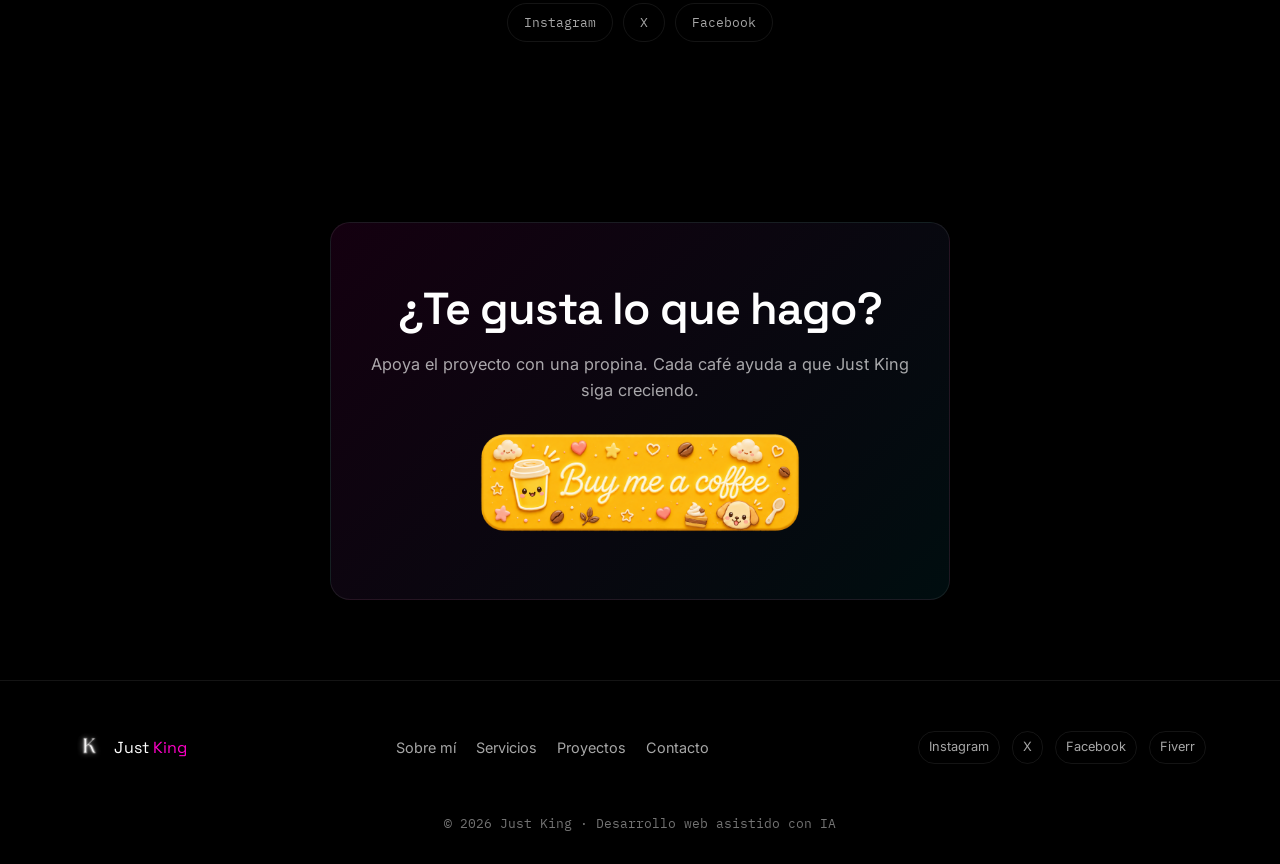
==== commit 0a023a6c: "Contacto: imagen a resolución original sin pérdida, sin tonos rosa/azul" ====
--- a/index.html
+++ b/index.html
@@ -224,7 +224,7 @@
         >
           <span class="hire-split__label">Contratar</span>
         </a>
-        <img class="hire-split__bg" src="assets/contact-split.jpg" alt="Gmail y Fiverr" aria-hidden="true" />
+        <img class="hire-split__bg" src="assets/contact-split.png" alt="Gmail y Fiverr" aria-hidden="true" />
         <span class="hire-split__shade hire-split__shade--gmail" aria-hidden="true"></span>
         <span class="hire-split__shade hire-split__shade--fiverr" aria-hidden="true"></span>
       </div>
--- a/css/style.css
+++ b/css/style.css
@@ -731,8 +731,8 @@
 .hire-split {
   position: relative;
   width: 100%;
-  aspect-ratio: 1100 / 619;
-  max-height: 420px;
+  aspect-ratio: 3 / 1;
+  max-height: 320px;
   border-radius: var(--radius-lg);
   overflow: hidden;
   border: 1px solid var(--card-border);
@@ -947,7 +947,6 @@
   .hero { padding-top: 40px; }
   .hero__logo-wrap { width: 110px; height: 110px; }
   .about__stats { grid-template-columns: 1fr; }
-  .hire-split { max-height: 260px; }
   .hire-split__zone { padding-bottom: 10%; }
   .support { padding: 40px 24px; }
 }
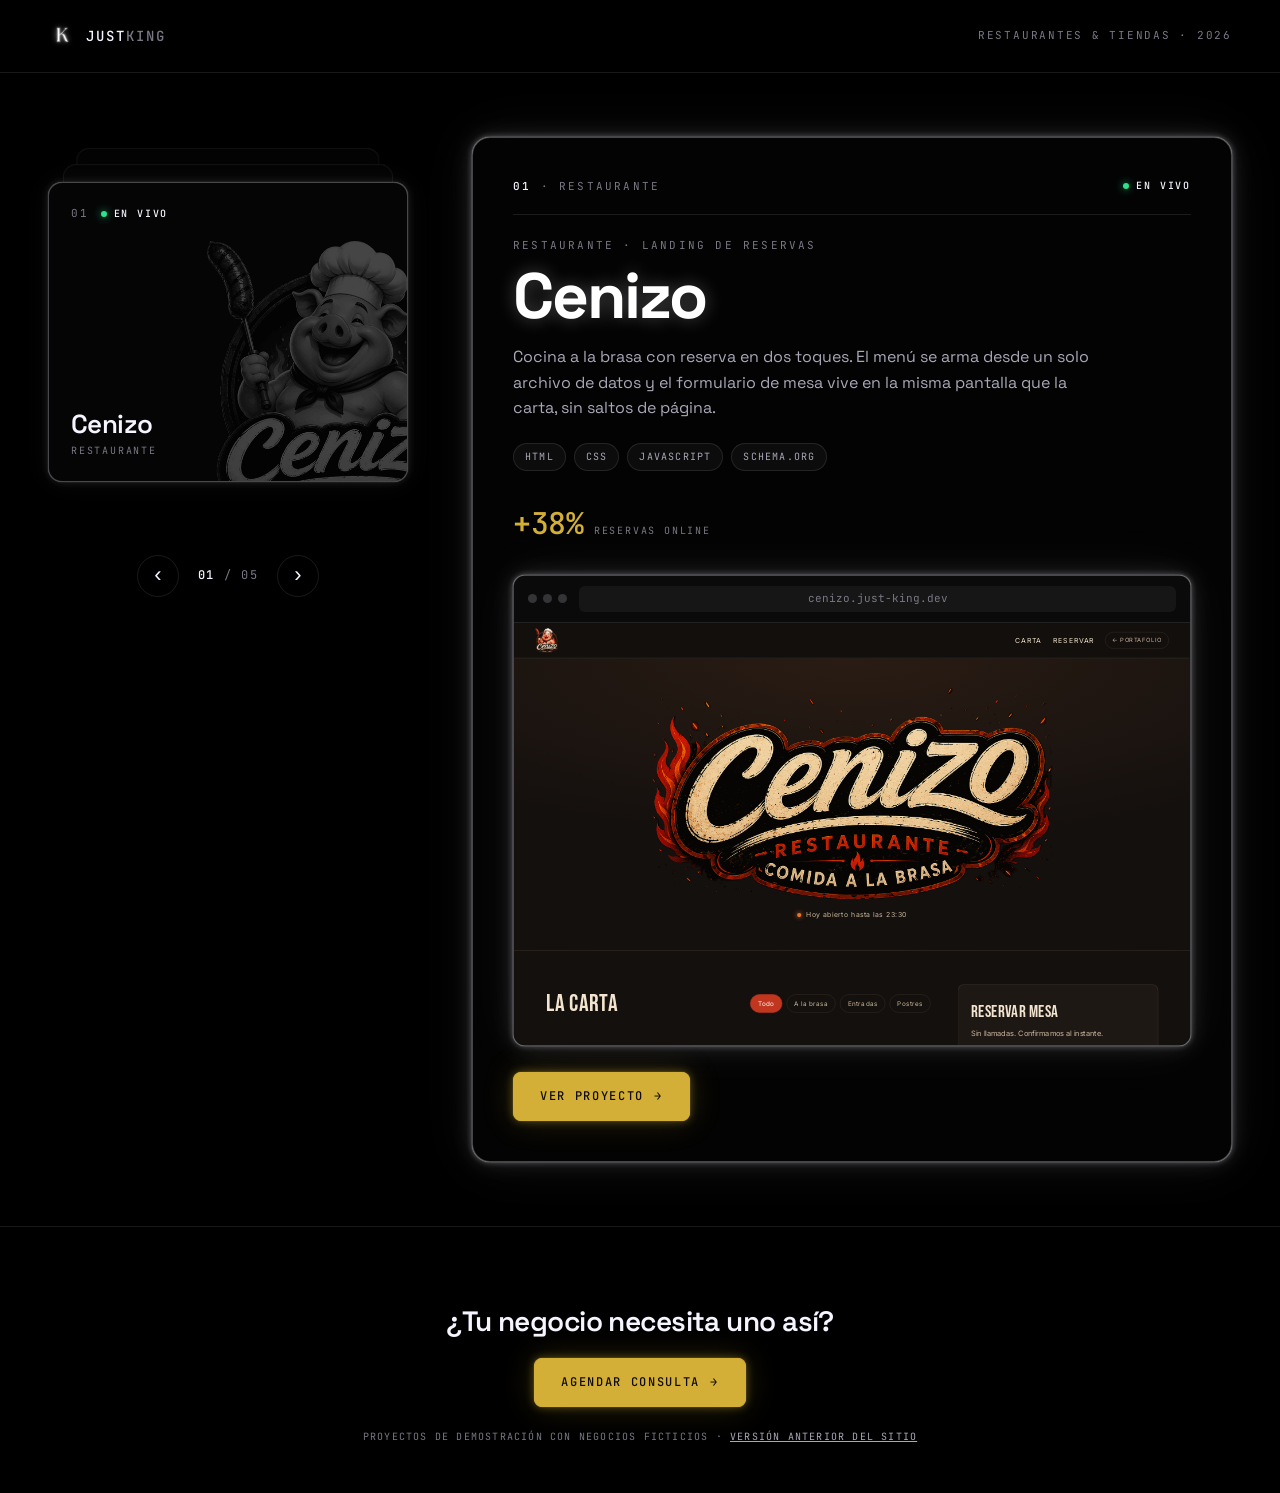
==== commit 2c55da22: "Rediseño total: portafolio de restaurantes y tiendas Reemplaza por completo el sitio anterior. La ra" ====
--- a/index.html
+++ b/index.html
@@ -3,301 +3,79 @@
 <head>
   <meta charset="UTF-8" />
   <meta name="viewport" content="width=device-width, initial-scale=1.0" />
-  <title>Just King — Sitios web modernos, creados con IA</title>
-  <meta name="description" content="Just King: desarrollo de páginas web asistido por inteligencia artificial. Landings, portafolios y tiendas modernas, rápidas y económicas." />
+  <title>Just King — Sitios web para restaurantes y tiendas</title>
+  <meta name="description" content="Portafolio de Just King: landings y tiendas online para restaurantes, cafeterías, panaderías, floristerías y comercios. Sitios rápidos, navegables y desplegados." />
   <meta name="theme-color" content="#000000" />
 
-  <!-- Open Graph -->
-  <meta property="og:title" content="Just King — Sitios web modernos, creados con IA" />
-  <meta property="og:description" content="Desarrollo de páginas web asistido por IA. Landings, portafolios y tiendas rápidas y económicas." />
+  <meta property="og:title" content="Just King — Sitios web para restaurantes y tiendas" />
+  <meta property="og:description" content="Landings y tiendas online para negocios de gastronomía y retail. Trabajos en vivo, no maquetas." />
   <meta property="og:type" content="website" />
   <meta property="og:image" content="assets/logo.png" />
 
-  <!-- Favicon -->
   <link rel="icon" type="image/png" href="assets/logo.png" />
 
-  <!-- Fonts -->
   <link rel="preconnect" href="https://fonts.googleapis.com" />
   <link rel="preconnect" href="https://fonts.gstatic.com" crossorigin />
-  <link href="https://fonts.googleapis.com/css2?family=Space+Grotesk:wght@400;500;600;700&family=Inter:wght@300;400;500;600&family=IBM+Plex+Mono:wght@400;500&display=swap" rel="stylesheet" />
+  <link href="https://fonts.googleapis.com/css2?family=Space+Grotesk:wght@400;500;600;700&family=JetBrains+Mono:wght@400;500&display=swap" rel="stylesheet" />
 
-  <!-- AOS Animations -->
-  <link rel="stylesheet" href="https://unpkg.com/aos@2.3.4/dist/aos.css" />
-
-  <link rel="stylesheet" href="css/style.css" />
+  <link rel="stylesheet" href="css/portafolio.css" />
 </head>
 <body>
 
-  <!-- Fondo decorativo con gradientes neón -->
-  <div class="bg-glow" aria-hidden="true">
-    <div class="glow glow-pink"></div>
-    <div class="glow glow-cyan"></div>
-    <div class="glow glow-red"></div>
-  </div>
+  <a class="saltar" href="#detalle">Saltar al proyecto</a>
 
-  <!-- Navbar -->
-  <header class="nav">
-    <a href="#hero" class="nav__brand" aria-label="Just King - inicio">
-      <img src="assets/logo.png" alt="Logo Just King" class="nav__logo" />
-      <span class="nav__name">Just <span class="accent-pink">King</span></span>
+  <header class="cabecera">
+    <a class="cabecera__marca" href="./" aria-label="Just King — inicio">
+      <img src="assets/logo.png" alt="" width="28" height="28" />
+      <span>JUST<b>KING</b></span>
     </a>
-
-    <button class="nav__toggle" aria-label="Abrir menú" aria-expanded="false">
-      <span></span><span></span><span></span>
-    </button>
-
-    <nav class="nav__menu" aria-label="Navegación principal">
-      <a href="#about">Sobre mí</a>
-      <a href="#services">Servicios</a>
-      <a href="portafolio/index.html">Portafolio</a>
-      <a href="#contact" class="nav__cta">Solicitar</a>
-    </nav>
+    <p class="cabecera__meta">Restaurantes &amp; tiendas · 2026</p>
   </header>
 
-  <!-- HERO -->
-  <section id="hero" class="hero">
-    <div class="hero__inner">
-      <div class="hero__logo-wrap" data-aos="zoom-in">
-        <img src="assets/logo.png" alt="Just King" class="hero__logo" />
+  <main class="escena">
+
+    <!-- ── Mazo de tarjetas ─────────────────────────────────────────── -->
+    <section class="mazo" aria-labelledby="mazo-titulo">
+      <h2 id="mazo-titulo" class="visualmente-oculto">Proyectos del portafolio</h2>
+
+      <div class="mazo__escenario">
+        <ul class="mazo__pila" id="pila" role="tablist" aria-label="Proyectos">
+          <!-- generado por carrusel.js desde js/proyectos.js -->
+        </ul>
       </div>
 
-      <h1 class="hero__title" data-aos="fade-up" data-aos-delay="100">
-        Sitios web modernos,<br />
-        <span class="gradient-text">creados con IA</span>
-      </h1>
+      <div class="mazo__controles">
+        <button class="flecha" id="anterior" type="button" aria-label="Proyecto anterior">
+          <span aria-hidden="true">&lsaquo;</span>
+        </button>
 
-      <p class="hero__subtitle" data-aos="fade-up" data-aos-delay="200">
-        Soy <strong>Just King</strong>. Diseño y desarrollo páginas web rápidas, elegantes y asequibles,
-        aprovechando lo mejor de la inteligencia artificial para entregarte resultados en tiempo récord.
-      </p>
+        <p class="contador" id="contador" aria-hidden="true"></p>
+        <ul class="puntos" id="puntos" aria-hidden="true"></ul>
 
-      <div class="hero__ctas" data-aos="fade-up" data-aos-delay="300">
-        <a href="#contact" class="btn btn--primary">Solicitar servicio</a>
-        <a href="#services" class="btn btn--ghost">Ver servicios</a>
+        <button class="flecha" id="siguiente" type="button" aria-label="Proyecto siguiente">
+          <span aria-hidden="true">&rsaquo;</span>
+        </button>
       </div>
+    </section>
 
-      <div class="hero__scroll" aria-hidden="true">
-        <span></span>
-      </div>
-    </div>
-  </section>
+    <!-- ── Panel de detalle ─────────────────────────────────────────── -->
+    <section class="detalle" id="detalle" aria-live="polite" aria-atomic="true">
+      <!-- generado por carrusel.js -->
+    </section>
 
-  <!-- SOBRE MÍ -->
-  <section id="about" class="section">
-    <div class="container about">
-      <div class="section-head" data-aos="fade-up">
-        <span class="eyebrow">Sobre mí</span>
-        <h2 class="section-title">Diseño con propósito, <span class="accent-cyan">acelerado con IA</span></h2>
-      </div>
+  </main>
 
-      <div class="about__grid">
-        <div class="about__text" data-aos="fade-up" data-aos-delay="100">
-          <p>
-            Soy un desarrollador apasionado por unir diseño y tecnología. En <strong>Just King</strong>
-            combino herramientas de inteligencia artificial con criterio humano para crear sitios que
-            realmente funcionan: rápidos, claros y pensados para convertir visitas en clientes.
-          </p>
-          <p>
-            La IA me permite entregar en días lo que antes tomaba semanas, sin sacrificar calidad.
-            Menos tiempo, mejor precio y un resultado moderno que refleja lo que tu marca merece.
-          </p>
-          <p>
-            Trabajo con emprendedores, freelancers y pequeños negocios que quieren dar el paso al mundo
-            digital sin complicaciones ni presupuestos gigantes.
-          </p>
-        </div>
-
-        <ul class="about__stats" data-aos="fade-up" data-aos-delay="200">
-          <li>
-            <span class="stat__num accent-pink">100%</span>
-            <span class="stat__label">Responsive & mobile-first</span>
-          </li>
-          <li>
-            <span class="stat__num accent-cyan">7 días</span>
-            <span class="stat__label">Entrega promedio</span>
-          </li>
-          <li>
-            <span class="stat__num accent-green">SEO</span>
-            <span class="stat__label">optimizado desde el día 1</span>
-          </li>
-          <li>
-            <span class="stat__num accent-red">24/7</span>
-            <span class="stat__label">Soporte por correo</span>
-          </li>
-        </ul>
-      </div>
-    </div>
-  </section>
-
-  <!-- SERVICIOS -->
-  <section id="services" class="section">
-    <div class="container">
-      <div class="section-head" data-aos="fade-up">
-        <span class="eyebrow">Servicios</span>
-        <h2 class="section-title">Lo que puedo <span class="accent-pink">construir para ti</span></h2>
-        <p class="section-sub">Precios de referencia. La cotización final depende del alcance y de tus necesidades específicas.</p>
-      </div>
-
-      <div class="services__grid">
-        <article class="service-card" data-aos="fade-up" data-aos-delay="0">
-          <div class="service-card__icon" aria-hidden="true">◆</div>
-          <h3>Landing Page</h3>
-          <p>Página de una sola pantalla para promocionar un producto, servicio o evento. Optimizada para captar leads.</p>
-          <ul>
-            <li>Diseño personalizado</li>
-            <li>Formulario de contacto</li>
-            <li>Enlaces a redes y correo</li>
-          </ul>
-          <span class="service-card__price">desde <strong>$120 USD</strong></span>
-        </article>
-
-        <article class="service-card featured" data-aos="fade-up" data-aos-delay="100">
-          <div class="service-card__badge">Más popular</div>
-          <div class="service-card__icon" aria-hidden="true">✦</div>
-          <h3>Portafolio Web</h3>
-          <p>Sitio profesional para mostrar tu trabajo, marca personal o servicios de forma elegante y moderna.</p>
-          <ul>
-            <li>Hasta 5 secciones</li>
-            <li>Animaciones y micro-interacciones</li>
-            <li>Optimización SEO básica</li>
-          </ul>
-          <span class="service-card__price">desde <strong>$180 USD</strong></span>
-        </article>
-
-        <article class="service-card" data-aos="fade-up" data-aos-delay="200">
-          <div class="service-card__icon" aria-hidden="true">▲</div>
-          <h3>Tienda Básica</h3>
-          <p>Catálogo online con pasarela de pagos o pedidos por correo. Ideal para emprender rápido.</p>
-          <ul>
-            <li>Hasta 20 productos</li>
-            <li>Carrito o pedidos por correo</li>
-            <li>Panel de administración</li>
-          </ul>
-          <span class="service-card__price">desde <strong>$300 USD</strong></span>
-        </article>
-
-        <article class="service-card" data-aos="fade-up" data-aos-delay="300">
-          <div class="service-card__icon" aria-hidden="true">✕</div>
-          <h3>Mantenimiento</h3>
-          <p>Cambios, actualizaciones y soporte mensual para que tu web siempre esté al día sin dolores de cabeza.</p>
-          <ul>
-            <li>Actualizaciones ilimitadas menores</li>
-            <li>Backups semanales</li>
-            <li>Reporte mensual</li>
-          </ul>
-          <span class="service-card__price">desde <strong>$40 USD</strong>/mes</span>
-        </article>
-      </div>
-
-      <div class="services__note" data-aos="fade-up">
-        <p>¿Tienes algo diferente en mente? <a href="#contact" class="link-cyan">Solicita una cotización personalizada →</a></p>
-      </div>
-    </div>
-  </section>
-
-  <!-- CONTACTO -->
-  <section id="contact" class="section">
-    <div class="container contact">
-      <div class="section-head" data-aos="fade-up">
-        <span class="eyebrow">Contacto</span>
-        <h2 class="section-title">Hablemos de tu <span class="accent-red">proyecto</span></h2>
-        <p class="section-sub">Escríbeme por correo o contrátame directo en Fiverr.</p>
-      </div>
-
-      <!-- Caja interactiva: mitad izquierda = Gmail, mitad derecha = Fiverr -->
-      <div class="hire-split" data-aos="fade-up">
-        <a
-          class="hire-split__zone hire-split__zone--gmail"
-          href="https://mail.google.com/mail/?view=cm&fs=1&to=justk.service@gmail.com&su=Cotizaci%C3%B3n%20Just%20King"
-          target="_blank"
-          rel="noopener"
-          aria-label="Enviar mensaje por Gmail"
-        >
-          <span class="hire-split__label">Enviar mensaje</span>
-        </a>
-        <a
-          class="hire-split__zone hire-split__zone--fiverr"
-          href="https://es.fiverr.com/sellers/sou_rey/"
-          target="_blank"
-          rel="noopener"
-          aria-label="Contratar en Fiverr"
-        >
-          <span class="hire-split__label">Contratar</span>
-        </a>
-        <img class="hire-split__bg" src="assets/contact-split.png" alt="Gmail y Fiverr" aria-hidden="true" />
-        <span class="hire-split__shade hire-split__shade--gmail" aria-hidden="true"></span>
-        <span class="hire-split__shade hire-split__shade--fiverr" aria-hidden="true"></span>
-      </div>
-
-      <div class="contact__socials" data-aos="fade-up" data-aos-delay="100">
-        <a href="https://www.instagram.com/justkin_g/" target="_blank" rel="noopener" aria-label="Instagram">Instagram</a>
-        <a href="https://x.com/JustKing_g" target="_blank" rel="noopener" aria-label="X (Twitter)">X</a>
-        <a href="https://www.facebook.com/imjustking" target="_blank" rel="noopener" aria-label="Facebook">Facebook</a>
-      </div>
-    </div>
-  </section>
-
-  <!-- APÓYAME -->
-  <section id="support" class="section section--support">
-    <div class="container support" data-aos="zoom-in">
-      <h2 class="section-title">¿Te gusta lo que hago?</h2>
-      <p class="section-sub">Apoya el proyecto con una propina. Cada café ayuda a que Just King siga creciendo.</p>
-
-      <!-- Botón Buy Me a Coffee: en hover cambia a "Give me a kidney" solo por
-           opacity (mismo tamaño/posición las dos imágenes); el contenedor
-           es lo único que escala -->
-      <a
-        class="btn-support"
-        href="https://ko-fi.com/just_king"
-        target="_blank"
-        rel="noopener"
-        aria-label="Apóyame con un café en Ko-fi"
-      >
-        <img class="btn-support__img btn-support__img--coffee" src="assets/buy-me-a-coffee.png" alt="Buy me a coffee" />
-        <img class="btn-support__img btn-support__img--kidney" src="assets/give-me-a-kidney.png" alt="Give me a kidney" />
-      </a>
-    </div>
-  </section>
-
-  <!-- FOOTER -->
-  <footer class="footer">
-    <div class="container footer__inner">
-      <div class="footer__brand">
-        <img src="assets/logo.png" alt="Just King" />
-        <span>Just <span class="accent-pink">King</span></span>
-      </div>
-
-      <nav class="footer__nav" aria-label="Enlaces del pie">
-        <a href="#about">Sobre mí</a>
-        <a href="#services">Servicios</a>
-        <a href="#portfolio">Proyectos</a>
-        <a href="#contact">Contacto</a>
-      </nav>
-
-      <div class="footer__socials">
-        <a href="https://www.instagram.com/justkin_g/" target="_blank" rel="noopener">Instagram</a>
-        <a href="https://x.com/JustKing_g" target="_blank" rel="noopener">X</a>
-        <a href="https://www.facebook.com/imjustking" target="_blank" rel="noopener">Facebook</a>
-        <a href="https://es.fiverr.com/sellers/sou_rey/" target="_blank" rel="noopener">Fiverr</a>
-      </div>
-
-      <p class="footer__copy">© <span id="year"></span> Just King · Desarrollo web asistido con IA</p>
-    </div>
+  <footer class="pie">
+    <p class="pie__nota">¿Tu negocio necesita uno así?</p>
+    <a class="boton boton--oro" href="https://mail.google.com/mail/?view=cm&amp;fs=1&amp;to=justk.service@gmail.com&amp;su=Consulta%20Just%20King" target="_blank" rel="noopener">
+      Agendar consulta <span aria-hidden="true">→</span>
+    </a>
+    <p class="pie__legal">
+      Proyectos de demostración con negocios ficticios ·
+      <a href="inicio-anterior/">versión anterior del sitio</a>
+    </p>
   </footer>
 
-  <!-- Botón flotante Gmail -->
-  <a
-    class="gmail-float"
-    href="https://mail.google.com/mail/?view=cm&fs=1&to=justk.service@gmail.com&su=Cotizaci%C3%B3n%20Just%20King"
-    target="_blank"
-    rel="noopener"
-    aria-label="Escríbeme por Gmail"
-  >
-    <img src="assets/gmail-button.png" alt="" />
-  </a>
-
-  <!-- AOS -->
-  <script src="https://unpkg.com/aos@2.3.4/dist/aos.js"></script>
-  <script src="js/main.js"></script>
+  <script type="module" src="js/carrusel.js"></script>
 </body>
 </html>
--- a/css/portafolio.css
+++ b/css/portafolio.css
@@ -0,0 +1,707 @@
+/* ============================================================================
+   Just King — portafolio de restaurantes y tiendas
+   Negro absoluto, neon blanco, oro solo en accion.
+   ========================================================================= */
+
+:root {
+  /* --- Paleta ------------------------------------------------------------ */
+  --negro:        #000000;
+  --neon:         #F5F5FF;  /* blanco frio: el glow puro se ve plano */
+  --blanco:       #FFFFFF;  /* solo el titulo del proyecto activo */
+  --gris-cuerpo:  #A8A8B8;  /* 9.2:1 sobre negro — parrafos */
+  --gris-meta:    #787884;  /* 4.8:1 — tags inactivos, url, numeracion.
+                               Va en texto de 10-11px, asi que tiene que pasar
+                               el 4.5:1 de AA igual que un parrafo. */
+  --oro:          #D4AF37;  /* SOLO botones y la metrica destacada */
+  --oro-claro:    #F0CC5A;  /* hover / focus del CTA */
+  --verde:        #2BE38F;  /* SOLO el punto de 6px de "EN VIVO" */
+
+  --borde:        rgba(245, 245, 255, .10);
+  --borde-activo: rgba(245, 245, 255, .28);
+  --velo:         rgba(245, 245, 255, .04);
+
+  /* --- Glow multicapa ----------------------------------------------------
+     Un `border` plano no hace neon. El blanco lleva cuatro capas hasta 60px;
+     el oro se queda en 32px y sin la capa mas difusa, por eso se lee mas
+     calido y compacto al lado del blanco. */
+  --glow-blanco:
+    0 0 1px  rgba(245, 245, 255, .90),
+    0 0 6px  rgba(245, 245, 255, .35),
+    0 0 24px rgba(245, 245, 255, .14),
+    0 0 60px rgba(245, 245, 255, .06);
+
+  --glow-blanco-tenue:
+    0 0 1px  rgba(245, 245, 255, .45),
+    0 0 8px  rgba(245, 245, 255, .12),
+    0 0 28px rgba(245, 245, 255, .05);
+
+  --glow-oro:
+    0 0 1px  rgba(212, 175, 55, .90),
+    0 0 10px rgba(212, 175, 55, .40),
+    0 0 32px rgba(212, 175, 55, .18);
+
+  --glow-texto: 0 0 18px rgba(245, 245, 255, .30);
+
+  /* --- Tipografia -------------------------------------------------------- */
+  --display: 'Space Grotesk', ui-sans-serif, system-ui, sans-serif;
+  --mono:    'JetBrains Mono', ui-monospace, 'SF Mono', Menlo, monospace;
+
+  /* --- Movimiento --------------------------------------------------------
+     Una sola curva para todo lo que se mueve: salida rapida, llegada suave. */
+  --curva: cubic-bezier(.2, .8, .2, 1);
+  --t-tarjeta: 260ms;
+  --t-glow: 180ms;
+}
+
+*, *::before, *::after { box-sizing: border-box; }
+
+html { -webkit-text-size-adjust: 100%; }
+
+body {
+  margin: 0;
+  min-height: 100vh;
+  background: var(--negro);   /* absoluto: sin gradientes grises de por medio */
+  color: var(--gris-cuerpo);
+  font-family: var(--display);
+  font-size: 16px;
+  line-height: 1.6;
+  -webkit-font-smoothing: antialiased;
+  display: flex;
+  flex-direction: column;
+  overflow-x: hidden;
+}
+
+img { max-width: 100%; display: block; }
+
+/* --- Accesibilidad -------------------------------------------------------- */
+
+.visualmente-oculto {
+  position: absolute; width: 1px; height: 1px;
+  padding: 0; margin: -1px; overflow: hidden;
+  clip-path: inset(50%); white-space: nowrap; border: 0;
+}
+
+.saltar {
+  position: absolute; top: -100px; left: 16px; z-index: 100;
+  padding: 12px 20px;
+  background: var(--negro);
+  color: var(--neon);
+  border: 1px solid var(--borde-activo);
+  font-family: var(--mono);
+  font-size: 13px;
+  text-decoration: none;
+}
+.saltar:focus { top: 16px; }
+
+/* Foco visible en todo lo interactivo. Nunca `outline: none` a secas. */
+a:focus-visible,
+button:focus-visible {
+  outline: 2px solid var(--neon);
+  outline-offset: 3px;
+  border-radius: 2px;
+}
+
+/* --- Cabecera ------------------------------------------------------------- */
+
+.cabecera {
+  display: flex;
+  align-items: center;
+  justify-content: space-between;
+  gap: 16px;
+  padding: 22px clamp(20px, 4vw, 48px);
+  border-bottom: 1px solid var(--borde);
+}
+
+.cabecera__marca {
+  display: inline-flex;
+  align-items: center;
+  gap: 10px;
+  color: var(--neon);
+  text-decoration: none;
+  font-family: var(--mono);
+  font-size: 14px;
+  font-weight: 500;
+  letter-spacing: .14em;
+}
+.cabecera__marca img { width: 28px; height: 28px; object-fit: contain; }
+.cabecera__marca b { font-weight: 500; color: var(--gris-meta); }
+
+.cabecera__meta {
+  margin: 0;
+  font-family: var(--mono);
+  font-size: 11px;
+  letter-spacing: .16em;
+  text-transform: uppercase;
+  color: var(--gris-meta);
+}
+
+/* --- Rejilla principal ---------------------------------------------------- */
+
+.escena {
+  flex: 1;
+  display: grid;
+  grid-template-columns: 360px minmax(0, 1fr);
+  gap: clamp(32px, 5vw, 72px);
+  align-items: start;
+  padding: clamp(32px, 5vw, 64px) clamp(20px, 4vw, 48px);
+  max-width: 1440px;
+  width: 100%;
+  margin: 0 auto;
+}
+
+/* ============================================================================
+   Mazo de tarjetas
+   ========================================================================= */
+
+.mazo { position: sticky; top: 40px; }
+
+.mazo__escenario {
+  position: relative;
+  height: 390px;
+  perspective: 1400px;          /* perspectiva ligera, no de videojuego */
+  perspective-origin: 50% 40%;
+}
+
+.mazo__pila {
+  list-style: none;
+  margin: 0; padding: 0;
+  position: relative;
+  height: 100%;
+  transform-style: preserve-3d;
+}
+
+.tarjeta {
+  position: absolute;
+  inset: 0;
+  margin: auto;
+  width: 100%;
+  height: 300px;
+  /* Origen al centro: con el origen abajo, al encoger las tarjetas de atras su
+     borde superior baja y se come el desplazamiento que las hace asomar. */
+  transform-origin: 50% 50%;
+  transition:
+    transform var(--t-tarjeta) var(--curva),
+    opacity   var(--t-tarjeta) var(--curva),
+    filter    var(--t-tarjeta) var(--curva);
+  will-change: transform, opacity;
+}
+
+.tarjeta__boton {
+  /* La tarjeta entera es el control: un solo tab stop por proyecto. */
+  position: relative;   /* ancla del logo de fondo; sin esto se sale del clip */
+  display: flex;
+  flex-direction: column;
+  justify-content: space-between;
+  width: 100%; height: 100%;
+  padding: 22px;
+  background: #050505;
+  border: 1px solid var(--borde);
+  border-radius: 14px;
+  color: inherit;
+  font: inherit;
+  text-align: left;
+  cursor: pointer;
+  overflow: hidden;
+  transition:
+    border-color var(--t-glow) var(--curva),
+    box-shadow   var(--t-glow) var(--curva);
+}
+
+/* El logo del negocio vive detras, muy bajado, como marca de agua.
+   Siempre en gris: el unico color de la pagina es el oro del CTA, y el color
+   de cada marca se ve donde corresponde, dentro del mockup del navegador. */
+.tarjeta__fondo {
+  position: absolute;
+  right: -18%; bottom: -14%;
+  width: 74%;
+  opacity: .14;
+  filter: grayscale(1) contrast(1.15);
+  pointer-events: none;
+  transition: opacity var(--t-glow) var(--curva);
+}
+
+.tarjeta__cabeza {
+  display: flex;
+  align-items: center;
+  justify-content: space-between;
+  gap: 12px;
+  position: relative;
+}
+
+.tarjeta__num {
+  font-family: var(--mono);
+  font-size: 11px;
+  letter-spacing: .16em;
+  color: var(--gris-meta);
+}
+
+.tarjeta__cuerpo { position: relative; }
+
+.tarjeta__nombre {
+  display: block;           /* es un <span>: sin esto la categoria se le pega */
+  margin: 0 0 4px;
+  font-size: 26px;
+  font-weight: 600;
+  letter-spacing: -.02em;
+  line-height: 1.1;
+  color: var(--neon);
+}
+
+.tarjeta__cat {
+  display: block;
+  margin: 0;
+  font-family: var(--mono);
+  font-size: 10px;
+  letter-spacing: .18em;
+  text-transform: uppercase;
+  color: var(--gris-meta);
+}
+
+/* Estados del mazo: la activa al frente, las demas apiladas hacia atras.
+   Las posiciones exactas las calcula carrusel.js via custom properties. */
+.tarjeta {
+  transform:
+    translate3d(0, calc(var(--desp, 0) * 1px), calc(var(--prof, 0) * 1px))
+    rotateX(var(--giro, 0deg))
+    scale(var(--escala, 1));
+  opacity: var(--opa, 1);
+  z-index: var(--capa, 0);
+}
+
+.tarjeta:not(.tarjeta--activa) .tarjeta__boton { pointer-events: auto; }
+.tarjeta:not(.tarjeta--activa) { filter: brightness(.55); }
+
+.tarjeta--activa .tarjeta__boton {
+  border-color: var(--borde-activo);
+  box-shadow: var(--glow-blanco-tenue);
+}
+.tarjeta--activa .tarjeta__fondo { opacity: .26; }
+
+/* Glow real en hover, igual que en la tarjeta de detalle. */
+.tarjeta__boton:hover,
+.tarjeta__boton:focus-visible {
+  border-color: var(--borde-activo);
+  box-shadow: var(--glow-blanco);
+}
+.tarjeta__boton:hover .tarjeta__fondo { opacity: .34; }
+
+/* Animacion de entrada al cambiar de proyecto: lift + slide, no fade. */
+@keyframes entrar {
+  from { transform: translate3d(0, 14px, 0) scale(.985); opacity: 0; }
+  to   { transform: translate3d(0, 0, 0)    scale(1);    opacity: 1; }
+}
+
+/* --- Insignia EN VIVO -----------------------------------------------------
+   El punto es verde; el texto se queda en blanco. Asi el color se lee sin
+   competir con el oro, que es el unico acento de la marca. */
+
+.envivo {
+  display: inline-flex;
+  align-items: center;
+  gap: 7px;
+  font-family: var(--mono);
+  font-size: 10px;
+  font-weight: 500;
+  letter-spacing: .18em;
+  text-transform: uppercase;
+  color: var(--neon);
+  white-space: nowrap;
+}
+
+.envivo::before {
+  content: '';
+  width: 6px; height: 6px;
+  border-radius: 50%;
+  background: var(--verde);
+  box-shadow: 0 0 8px rgba(43, 227, 143, .8);
+  animation: latido 2.4s ease-in-out infinite;
+}
+
+@keyframes latido {
+  0%, 100% { opacity: 1; }
+  50%      { opacity: .35; }
+}
+
+/* --- Controles ------------------------------------------------------------ */
+
+.mazo__controles {
+  display: flex;
+  align-items: center;
+  justify-content: center;
+  gap: 18px;
+  margin-top: 28px;
+}
+
+.flecha {
+  width: 42px; height: 42px;
+  display: grid;
+  place-items: center;
+  background: transparent;
+  border: 1px solid var(--borde);
+  border-radius: 50%;
+  color: var(--neon);
+  font-size: 22px;
+  line-height: 1;
+  cursor: pointer;
+  transition:
+    border-color var(--t-glow) var(--curva),
+    box-shadow   var(--t-glow) var(--curva),
+    color        var(--t-glow) var(--curva);
+}
+.flecha span { display: block; margin-top: -3px; }
+
+.flecha:hover,
+.flecha:focus-visible {
+  border-color: var(--borde-activo);
+  box-shadow: var(--glow-blanco);
+}
+
+.contador {
+  margin: 0;
+  min-width: 62px;
+  text-align: center;
+  font-family: var(--mono);
+  font-size: 12px;
+  letter-spacing: .14em;
+  color: var(--gris-meta);
+}
+.contador b { color: var(--neon); font-weight: 500; }
+
+/* Los puntos solo aparecen en movil; en escritorio manda el contador. */
+.puntos { display: none; list-style: none; margin: 0; padding: 0; gap: 8px; }
+.puntos li {
+  width: 6px; height: 6px;
+  border-radius: 50%;
+  background: var(--borde-activo);
+  transition: background var(--t-glow) var(--curva),
+              box-shadow var(--t-glow) var(--curva);
+}
+.puntos li[data-activo] {
+  background: var(--neon);
+  box-shadow: 0 0 8px rgba(245, 245, 255, .7);
+}
+
+/* ============================================================================
+   Panel de detalle
+   ========================================================================= */
+
+.detalle {
+  border: 1px solid var(--borde-activo);
+  border-radius: 18px;
+  padding: clamp(24px, 3.4vw, 40px);
+  background: #030303;
+  box-shadow: var(--glow-blanco);     /* glow real, no border de color */
+}
+
+.detalle__cabeza {
+  display: flex;
+  align-items: flex-start;
+  justify-content: space-between;
+  gap: 20px;
+  padding-bottom: 18px;
+  border-bottom: 1px solid var(--borde);
+}
+
+.detalle__eyebrow {
+  margin: 0;
+  font-family: var(--mono);
+  font-size: 11px;
+  letter-spacing: .2em;
+  text-transform: uppercase;
+  color: var(--gris-meta);
+}
+.detalle__eyebrow b { color: var(--neon); font-weight: 500; }
+
+.detalle__tipo {
+  margin: 22px 0 10px;
+  font-family: var(--mono);
+  font-size: 11px;
+  letter-spacing: .2em;
+  text-transform: uppercase;
+  color: var(--gris-meta);
+}
+
+.detalle__titulo {
+  margin: 0 0 16px;
+  font-size: clamp(38px, 5.6vw, 64px);
+  font-weight: 700;
+  letter-spacing: -.03em;   /* el tracking negativo lo vuelve editorial */
+  line-height: 1;
+  color: var(--blanco);
+  text-shadow: var(--glow-texto);
+}
+
+.detalle__desc {
+  margin: 0 0 22px;
+  max-width: 58ch;
+  font-size: 16px;
+  color: var(--gris-cuerpo);   /* nunca el neon: no se lee en parrafo largo */
+}
+
+.detalle__tags {
+  list-style: none;
+  display: flex;
+  flex-wrap: wrap;
+  gap: 8px;
+  margin: 0 0 24px;
+  padding: 0;
+}
+.detalle__tags li {
+  padding: 5px 11px;
+  border: 1px solid var(--borde);
+  border-radius: 999px;
+  background: var(--velo);
+  font-family: var(--mono);
+  font-size: 10px;
+  letter-spacing: .12em;
+  text-transform: uppercase;
+  color: var(--gris-cuerpo);
+}
+
+/* La metrica es el unico texto dorado de toda la pagina. */
+.metrica {
+  display: flex;
+  align-items: baseline;
+  gap: 10px;
+  margin: 0 0 28px;
+  padding-top: 4px;
+}
+.metrica__valor {
+  font-family: var(--mono);
+  font-size: 30px;
+  font-weight: 500;
+  letter-spacing: -.01em;
+  color: var(--oro);
+}
+.metrica__etiqueta {
+  font-family: var(--mono);
+  font-size: 10px;
+  letter-spacing: .18em;
+  text-transform: uppercase;
+  color: var(--gris-meta);
+}
+
+/* --- Mockup de navegador -------------------------------------------------- */
+
+.mockup {
+  border: 1px solid var(--borde-activo);
+  border-radius: 12px;
+  overflow: hidden;
+  background: #060606;
+  box-shadow: var(--glow-blanco);
+  margin-bottom: 26px;
+}
+
+.mockup__barra {
+  display: flex;
+  align-items: center;
+  gap: 12px;
+  padding: 10px 14px;
+  border-bottom: 1px solid var(--borde);
+  background: #0A0A0A;
+}
+
+.mockup__puntos { display: flex; gap: 6px; }
+.mockup__puntos span {
+  width: 9px; height: 9px;
+  border-radius: 50%;
+  background: rgba(245, 245, 255, .18);
+}
+
+.mockup__url {
+  flex: 1;
+  padding: 4px 12px;
+  border-radius: 6px;
+  background: rgba(245, 245, 255, .05);
+  font-family: var(--mono);
+  font-size: 11px;
+  color: var(--gris-meta);
+  text-align: center;
+  overflow: hidden;
+  text-overflow: ellipsis;
+  white-space: nowrap;
+}
+
+.mockup__lienzo {
+  position: relative;
+  aspect-ratio: 16 / 10;
+  background: #0B0B0B;
+}
+.mockup__lienzo iframe {
+  position: absolute;
+  inset: 0;
+  width: 100%; height: 100%;
+  border: 0;
+  /* El sitio real se dibuja a 1280 y se reduce, para que se vea como
+     escritorio y no como su propio layout movil dentro del marco. */
+  width: 1280px;
+  height: 800px;
+  transform: scale(var(--zoom, .5));
+  transform-origin: 0 0;
+}
+
+/* --- Botones -------------------------------------------------------------- */
+
+.boton {
+  display: inline-flex;
+  align-items: center;
+  gap: 10px;
+  padding: 14px 26px;
+  border: 1px solid transparent;
+  border-radius: 8px;
+  font-family: var(--mono);
+  font-size: 12px;
+  font-weight: 500;
+  letter-spacing: .14em;
+  text-transform: uppercase;
+  text-decoration: none;
+  cursor: pointer;
+  transition:
+    background   var(--t-glow) var(--curva),
+    box-shadow   var(--t-glow) var(--curva),
+    color        var(--t-glow) var(--curva),
+    transform    var(--t-glow) var(--curva);
+}
+
+.boton--oro {
+  background: var(--oro);
+  border-color: var(--oro);
+  color: #100C02;             /* 8.9:1 sobre el oro */
+  box-shadow: var(--glow-oro);
+}
+.boton--oro:hover,
+.boton--oro:focus-visible {
+  background: var(--oro-claro);
+  border-color: var(--oro-claro);
+  transform: translateY(-1px);
+  box-shadow:
+    0 0 1px  rgba(240, 204, 90, .95),
+    0 0 14px rgba(240, 204, 90, .55),
+    0 0 42px rgba(240, 204, 90, .24);
+}
+
+.boton[aria-disabled='true'] {
+  background: transparent;
+  border-color: var(--borde);
+  color: var(--gris-meta);
+  box-shadow: none;
+  cursor: not-allowed;
+  pointer-events: none;
+}
+
+/* --- Pie ------------------------------------------------------------------ */
+
+.pie {
+  display: flex;
+  flex-direction: column;
+  align-items: center;
+  gap: 14px;
+  padding: clamp(40px, 6vw, 72px) 24px clamp(32px, 4vw, 48px);
+  border-top: 1px solid var(--borde);
+  text-align: center;
+}
+
+.pie__nota {
+  margin: 0;
+  font-size: clamp(20px, 3vw, 28px);
+  font-weight: 600;
+  letter-spacing: -.02em;
+  color: var(--neon);
+}
+
+.pie__legal {
+  margin: 8px 0 0;
+  font-family: var(--mono);
+  font-size: 10px;
+  letter-spacing: .12em;
+  text-transform: uppercase;
+  color: var(--gris-meta);
+}
+.pie__legal a { color: var(--gris-cuerpo); }
+
+/* ============================================================================
+   Responsive
+   ========================================================================= */
+
+@media (max-width: 1180px) {
+  .escena { grid-template-columns: 300px minmax(0, 1fr); }
+  .mazo__escenario { height: 360px; }
+  .tarjeta { height: 250px; }
+}
+
+/* Tableta: dos columnas dejarian el detalle demasiado angosto, asi que se
+   apila. El mazo conserva el 3D, solo que ahora a lo ancho. */
+@media (max-width: 1000px) {
+  .escena {
+    grid-template-columns: minmax(0, 1fr);
+    gap: 36px;
+  }
+
+  .mazo { position: static; }
+
+  .mazo__escenario {
+    height: 300px;
+    max-width: 420px;
+    margin: 0 auto;
+  }
+}
+
+/* Movil: se cae el apilado 3D. Una sola tarjeta plana, flechas + swipe. */
+@media (max-width: 780px) {
+  .escena { gap: 28px; }
+
+  .mazo__escenario {
+    height: 150px;
+    max-width: none;
+    perspective: none;          /* sin 3D: en pantalla chica solo estorba */
+    touch-action: pan-y;
+  }
+
+  .mazo__pila { transform-style: flat; }
+
+  .tarjeta {
+    height: 150px;
+    /* Solo la activa existe visualmente; el resto se descarta del flujo. */
+    transform: translate3d(calc(var(--desliz, 0) * 100%), 0, 0);
+    opacity: var(--opa-movil, 0);
+    pointer-events: none;
+  }
+  .tarjeta--activa { opacity: 1; pointer-events: auto; }
+  .tarjeta:not(.tarjeta--activa) { filter: none; visibility: hidden; }
+
+  .tarjeta__boton { padding: 18px; }
+  .tarjeta__nombre { font-size: 22px; }
+  .tarjeta__fondo { width: 40%; right: -6%; bottom: -20%; }
+
+  .contador { display: none; }
+  .puntos { display: flex; }
+
+  .detalle { padding: 22px 18px; }
+  .detalle__cabeza { flex-direction: column; gap: 10px; }
+  .metrica { flex-direction: column; gap: 2px; align-items: flex-start; }
+  .boton { width: 100%; justify-content: center; }
+}
+
+@media (max-width: 420px) {
+  .cabecera { padding: 16px 18px; }
+  .cabecera__meta { display: none; }
+}
+
+/* ============================================================================
+   Movimiento reducido
+   Se apaga todo lo que se desplaza o late; los cambios de estado siguen
+   siendo perceptibles, pero instantaneos.
+   ========================================================================= */
+
+@media (prefers-reduced-motion: reduce) {
+  *, *::before, *::after {
+    animation-duration: .001ms !important;
+    animation-iteration-count: 1 !important;
+    transition-duration: .001ms !important;
+    scroll-behavior: auto !important;
+  }
+
+  .tarjeta { transition: opacity .001ms; }
+  .envivo::before { animation: none; opacity: 1; }
+  .boton--oro:hover { transform: none; }
+}
